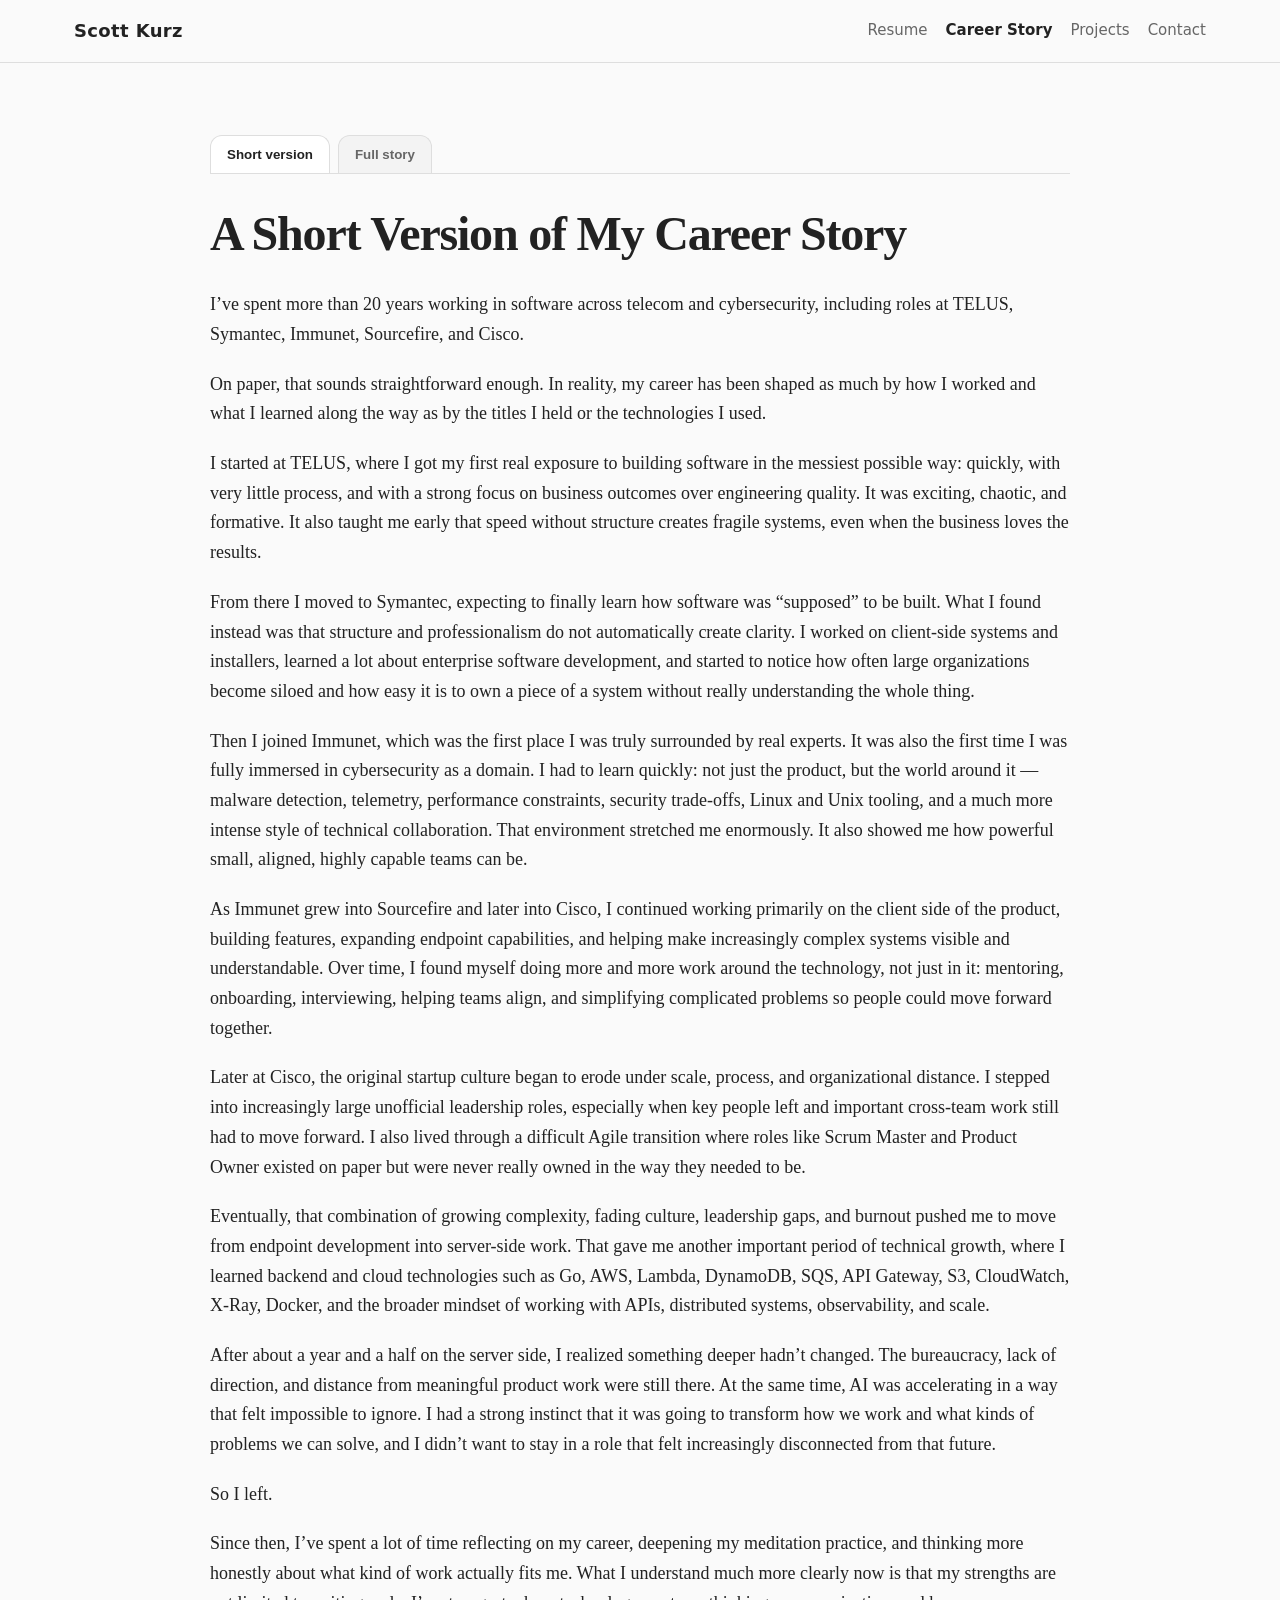
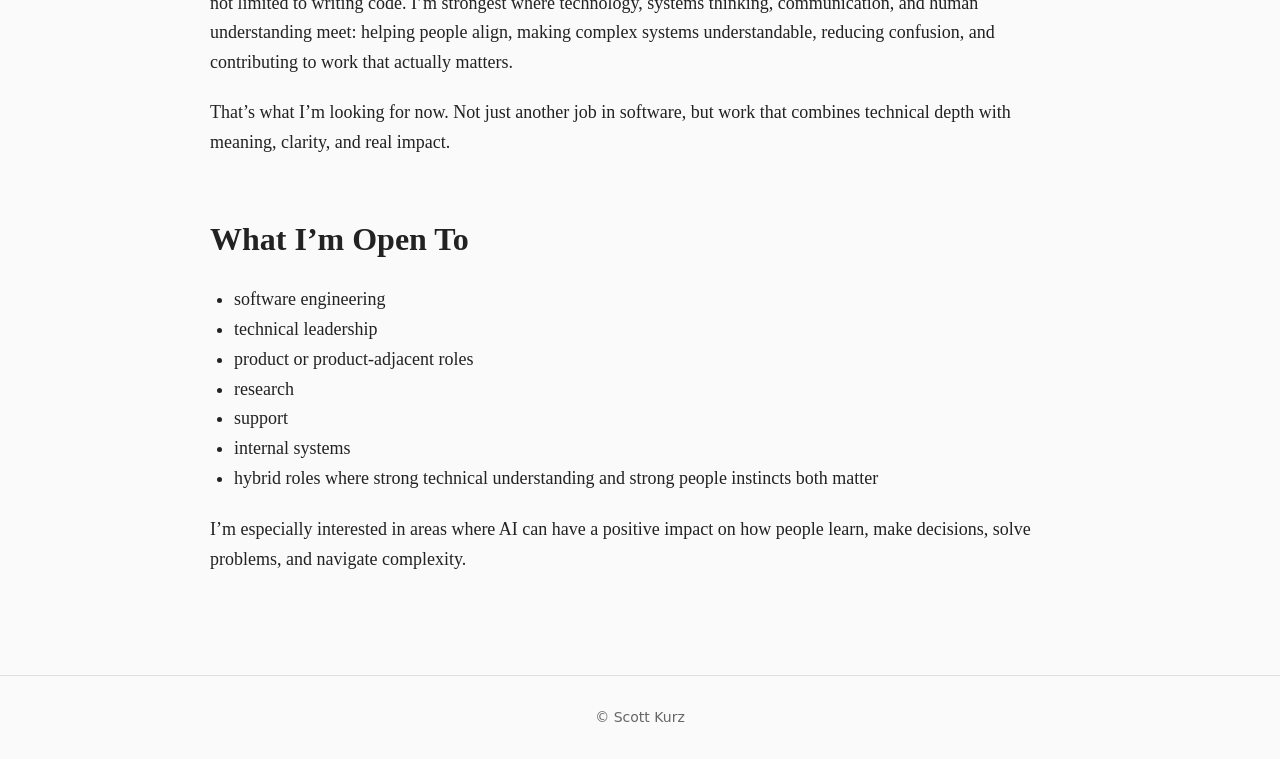
==== career-story.html @ 03584a28 "Initial website import" ====
<!doctype html>
<html lang="en">
<head>
<meta charset="utf-8">
<meta name="viewport" content="width=device-width, initial-scale=1">
<title>Career Story | Scott Kurz</title>
<link rel="stylesheet" href="styles.css">
</head>
<body>

<header class="site-header">
  <nav class="nav">
    <a class="brand" href="index.html">Scott Kurz</a>
    <div class="nav-links">
      <a class="" href="resume.html">Resume</a>
      <a class="active" href="career-story.html">Career Story</a>
      <a class="" href="projects.html">Projects</a>
      <a class="" href="contact.html">Contact</a>
    </div>
  </nav>
</header>


<main class="career-story-page">
  <div class="tabs">
    <button class="tab-button active" data-tab="short">Short version</button>
    <button class="tab-button" data-tab="full">Full story</button>
  </div>
  <div id="story-layout" class="story-layout">
    <aside class="story-nav"><h3><a href="career-story.html">Career Story</a></h3><a class="" href="story/part1.html">Part 1 — TELUS</a>
<a class="" href="story/part2.html">Part 2 — Symantec</a>
<a class="" href="story/part3.html">Part 3 — Immunet</a>
<a class="" href="story/part4.html">Part 4 — Sourcefire</a>
<a class="" href="story/part5.html">Part 5 — Early Cisco</a>
<a class="" href="story/part6.html">Part 6 — Later Cisco</a>
<a class="" href="story/part7.html">Part 7 — After Cisco</a></aside>
    <section class="story-main article">
      <div id="short" class="tab-panel active">
<h1>A Short Version of My Career Story</h1>
<p>I’ve spent more than 20 years working in software across telecom and cybersecurity, including roles at TELUS, Symantec, Immunet, Sourcefire, and Cisco.</p>
<p>On paper, that sounds straightforward enough. In reality, my career has been shaped as much by how I worked and what I learned along the way as by the titles I held or the technologies I used.</p>
<p>I started at TELUS, where I got my first real exposure to building software in the messiest possible way: quickly, with very little process, and with a strong focus on business outcomes over engineering quality. It was exciting, chaotic, and formative. It also taught me early that speed without structure creates fragile systems, even when the business loves the results.</p>
<p>From there I moved to Symantec, expecting to finally learn how software was “supposed” to be built. What I found instead was that structure and professionalism do not automatically create clarity. I worked on client-side systems and installers, learned a lot about enterprise software development, and started to notice how often large organizations become siloed and how easy it is to own a piece of a system without really understanding the whole thing.</p>
<p>Then I joined Immunet, which was the first place I was truly surrounded by real experts. It was also the first time I was fully immersed in cybersecurity as a domain. I had to learn quickly: not just the product, but the world around it — malware detection, telemetry, performance constraints, security trade-offs, Linux and Unix tooling, and a much more intense style of technical collaboration. That environment stretched me enormously. It also showed me how powerful small, aligned, highly capable teams can be.</p>
<p>As Immunet grew into Sourcefire and later into Cisco, I continued working primarily on the client side of the product, building features, expanding endpoint capabilities, and helping make increasingly complex systems visible and understandable. Over time, I found myself doing more and more work around the technology, not just in it: mentoring, onboarding, interviewing, helping teams align, and simplifying complicated problems so people could move forward together.</p>
<p>Later at Cisco, the original startup culture began to erode under scale, process, and organizational distance. I stepped into increasingly large unofficial leadership roles, especially when key people left and important cross-team work still had to move forward. I also lived through a difficult Agile transition where roles like Scrum Master and Product Owner existed on paper but were never really owned in the way they needed to be.</p>
<p>Eventually, that combination of growing complexity, fading culture, leadership gaps, and burnout pushed me to move from endpoint development into server-side work. That gave me another important period of technical growth, where I learned backend and cloud technologies such as Go, AWS, Lambda, DynamoDB, SQS, API Gateway, S3, CloudWatch, X-Ray, Docker, and the broader mindset of working with APIs, distributed systems, observability, and scale.</p>
<p>After about a year and a half on the server side, I realized something deeper hadn’t changed. The bureaucracy, lack of direction, and distance from meaningful product work were still there. At the same time, AI was accelerating in a way that felt impossible to ignore. I had a strong instinct that it was going to transform how we work and what kinds of problems we can solve, and I didn’t want to stay in a role that felt increasingly disconnected from that future.</p>
<p>So I left.</p>
<p>Since then, I’ve spent a lot of time reflecting on my career, deepening my meditation practice, and thinking more honestly about what kind of work actually fits me. What I understand much more clearly now is that my strengths are not limited to writing code. I’m strongest where technology, systems thinking, communication, and human understanding meet: helping people align, making complex systems understandable, reducing confusion, and contributing to work that actually matters.</p>
<p>That’s what I’m looking for now. Not just another job in software, but work that combines technical depth with meaning, clarity, and real impact.</p>
<h2>What I’m Open To</h2>
<ul>
  <li>software engineering</li>
  <li>technical leadership</li>
  <li>product or product-adjacent roles</li>
  <li>research</li>
  <li>support</li>
  <li>internal systems</li>
  <li>hybrid roles where strong technical understanding and strong people instincts both matter</li>
</ul>
<p>I’m especially interested in areas where AI can have a positive impact on how people learn, make decisions, solve problems, and navigate complexity.</p>
</div>
      <div id="full" class="tab-panel">
<h1>My Career in Software (So Far)</h1>
<p class="lede">A story about building things, looking for experts, getting lost in the process, and slowly learning to trust myself.</p>
<p>For most of my adult life, I worked in software.</p>
<p>If I wanted to make that sound neat and professional, I could summarize it quickly: telecom, then cybersecurity, then startup life, then acquisitions, then enterprise scale, then burnout, then leaving, then trying to figure out what comes next.</p>
<p>That version is technically true. It’s also missing almost everything that mattered.</p>
<p>The real story is less tidy. It includes the parts that don’t fit cleanly into a résumé or a LinkedIn summary — the uncertainty, the self-doubt, the environments that shaped me, the moments where I knew something was off but didn’t trust myself enough to act on it, and the long process of realizing that some of the most important things I learned had very little to do with job titles.</p>
<p>For years, I thought I was building a career in software. I was, of course. But I was also doing something else.</p>
<p>I was learning how I respond to authority. How I deal with uncertainty. How much of my life was shaped by fear of being exposed as not good enough. How often I looked outside myself for direction instead of asking what I actually believed or wanted. And how difficult it can be to recognize your own strengths when they don’t look like the strengths you’ve been taught to value most.</p>
<p>This series is my attempt to tell that story honestly.</p>

        <h2>Series Index</h2>
        <div class="cards">
          <article class="card"><h3>Part 1 — TELUS</h3><p>Early TELUS, automation, Quick Wins, cowboy coding, and the beginning of doubt.</p><a class="card-link" href="story/part1.html">Read →</a></article><article class="card"><h3>Part 2 — Symantec</h3><p>Symantec, structure, silos, installers, and the myth of proper engineering.</p><a class="card-link" href="story/part2.html">Read →</a></article><article class="card"><h3>Part 3 — Immunet</h3><p>Immunet, real experts, security, startup intensity, and learning in silence.</p><a class="card-link" href="story/part3.html">Read →</a></article><article class="card"><h3>Part 4 — Sourcefire</h3><p>Sourcefire, enterprise growth, people work, and questioning whether coding was really my thing.</p><a class="card-link" href="story/part4.html">Read →</a></article><article class="card"><h3>Part 5 — Early Cisco</h3><p>Early Cisco, architecture as clarity, meditation, and the first real shift in how I saw myself.</p><a class="card-link" href="story/part5.html">Read →</a></article><article class="card"><h3>Part 6 — Later Cisco</h3><p>Later Cisco, Agile without owners, burnout, backend systems, and walking away.</p><a class="card-link" href="story/part6.html">Read →</a></article><article class="card"><h3>Part 7 — After Cisco</h3><p>After Cisco, reflection, AI, meditation, and figuring out what actually matters.</p><a class="card-link" href="story/part7.html">Read →</a></article>
        </div>
      </div>
    </section>
  </div>
</main>
<script>
const buttons = document.querySelectorAll('.tab-button');
const panels = document.querySelectorAll('.tab-panel');
const layout = document.getElementById('story-layout');

function activateTab(tabName) {
  buttons.forEach(b => b.classList.remove('active'));
  panels.forEach(p => p.classList.remove('active'));
  const button = document.querySelector(`.tab-button[data-tab="${tabName}"]`);
  const panel = document.getElementById(tabName);
  if (button && panel) {
    button.classList.add('active');
    panel.classList.add('active');
  }
  if (tabName === 'full') {
    layout.classList.add('full-active');
    if (location.hash !== '#full') history.replaceState(null, '', '#full');
  } else {
    layout.classList.remove('full-active');
    if (location.hash) history.replaceState(null, '', location.pathname);
  }
}

buttons.forEach(btn => {
  btn.addEventListener('click', () => activateTab(btn.dataset.tab));
});

if (location.hash === '#full') {
  activateTab('full');
}
</script>

<footer class="footer">© Scott Kurz</footer>
</body>
</html>
---- styles.css ----
:root {
  --bg: #fafafa;
  --panel: #ffffff;
  --text: #222222;
  --muted: #666666;
  --border: #dedede;
  --accent: #2f5f73;
  --accent-soft: #e8f1f4;
  --max: 980px;
}

* { box-sizing: border-box; }

body {
  margin: 0;
  font-family: Georgia, "Times New Roman", serif;
  background: var(--bg);
  color: var(--text);
  line-height: 1.65;
  font-size: 18px;
}

a { color: var(--accent); text-decoration: none; }
a:hover { text-decoration: underline; }

.site-header {
  border-bottom: 1px solid var(--border);
  background: rgba(250,250,250,0.96);
  position: sticky;
  top: 0;
  z-index: 10;
}

.nav {
  max-width: 1180px;
  margin: 0 auto;
  padding: 16px 24px;
  display: flex;
  align-items: center;
  justify-content: space-between;
  gap: 16px;
}

.brand {
  font-family: system-ui, -apple-system, BlinkMacSystemFont, "Segoe UI", sans-serif;
  font-weight: 700;
  color: var(--text);
  letter-spacing: 0.02em;
}

.nav-links {
  display: flex;
  flex-wrap: wrap;
  gap: 18px;
  font-family: system-ui, -apple-system, BlinkMacSystemFont, "Segoe UI", sans-serif;
  font-size: 15px;
}

.nav-links a { color: var(--muted); }
.nav-links a.active { color: var(--text); font-weight: 600; }

main {
  max-width: var(--max);
  margin: 0 auto;
  padding: 56px 24px 80px;
}

.hero {
  padding: 34px 0 26px;
}

.eyebrow {
  font-family: system-ui, -apple-system, BlinkMacSystemFont, "Segoe UI", sans-serif;
  color: var(--accent);
  font-weight: 700;
  font-size: 14px;
  letter-spacing: 0.08em;
  text-transform: uppercase;
}

h1, h2, h3 {
  line-height: 1.18;
  margin-top: 0;
  font-weight: 700;
}

h1 {
  font-size: clamp(38px, 6vw, 68px);
  letter-spacing: -0.04em;
  margin-bottom: 20px;
}

h2 {
  font-size: 32px;
  margin-top: 52px;
  padding-top: 12px;
}

h3 {
  font-size: 23px;
  margin-top: 34px;
}

.lede {
  font-size: 23px;
  color: #333;
  max-width: 850px;
}

.muted { color: var(--muted); }

.cards {
  display: grid;
  grid-template-columns: repeat(3, minmax(0, 1fr));
  gap: 18px;
  margin-top: 34px;
}

.card {
  background: var(--panel);
  border: 1px solid var(--border);
  border-radius: 18px;
  padding: 24px;
  min-height: 190px;
  box-shadow: 0 8px 24px rgba(0,0,0,0.03);
}

.card h2, .card h3 {
  margin-top: 0;
  padding-top: 0;
}

.card p { color: var(--muted); }

.card-link {
  display: inline-block;
  margin-top: 8px;
  font-family: system-ui, -apple-system, BlinkMacSystemFont, "Segoe UI", sans-serif;
  font-weight: 700;
}

.page-grid {
  display: grid;
  grid-template-columns: 240px minmax(0, 1fr);
  gap: 42px;
  max-width: 1180px;
  margin: 0 auto;
  padding: 40px 24px 80px;
}

.story-nav {
  position: sticky;
  top: 82px;
  align-self: start;
  font-family: system-ui, -apple-system, BlinkMacSystemFont, "Segoe UI", sans-serif;
  font-size: 14px;
  border-right: 1px solid var(--border);
  padding-right: 22px;
}

.story-nav h3 {
  font-family: system-ui, -apple-system, BlinkMacSystemFont, "Segoe UI", sans-serif;
  font-size: 15px;
  margin: 0 0 14px;
}

.story-nav h3 a {
  color: var(--text);
}

.story-nav a {
  display: block;
  padding: 8px 0;
  color: var(--muted);
}

.story-nav a.active {
  color: var(--text);
  font-weight: 700;
}

.story-main {
  max-width: 860px;
}

.tabs {
  display: flex;
  gap: 8px;
  border-bottom: 1px solid var(--border);
  margin: 16px 0 32px;
  font-family: system-ui, -apple-system, BlinkMacSystemFont, "Segoe UI", sans-serif;
}

.tab-button {
  display: inline-flex;
  align-items: center;
  justify-content: center;
  border: 1px solid var(--border);
  border-bottom: none;
  background: #f3f3f3;
  padding: 11px 16px;
  border-radius: 12px 12px 0 0;
  cursor: pointer;
  color: var(--muted);
  font-weight: 650;
}

.tab-button.active {
  background: var(--panel);
  color: var(--text);
}

.tab-panel { display: none; }
.tab-panel.active { display: block; }

.story-layout {
  display: grid;
  grid-template-columns: 240px minmax(0, 1fr);
  gap: 42px;
}

.story-layout .story-nav { display: none; }
.story-layout.full-active .story-nav { display: block; }

.article {
  background: transparent;
}

.article p { margin: 0 0 20px; }

.article ul {
  margin: 0 0 22px 24px;
  padding: 0;
}

.article blockquote {
  margin: 26px 0;
  padding: 18px 22px;
  background: var(--accent-soft);
  border-left: 4px solid var(--accent);
  font-size: 20px;
  font-style: italic;
}

.resume-section {
  background: var(--panel);
  border: 1px solid var(--border);
  border-radius: 18px;
  padding: 28px;
  margin: 24px 0;
}

.resume-section h2 {
  margin-top: 0;
  padding-top: 0;
}

.pill-list {
  display: flex;
  flex-wrap: wrap;
  gap: 8px;
  margin-top: 12px;
}

.pill {
  font-family: system-ui, -apple-system, BlinkMacSystemFont, "Segoe UI", sans-serif;
  font-size: 14px;
  background: var(--accent-soft);
  border: 1px solid #d4e6eb;
  color: #234b59;
  padding: 6px 10px;
  border-radius: 999px;
}

.footer {
  border-top: 1px solid var(--border);
  padding: 30px 24px;
  text-align: center;
  color: var(--muted);
  font-family: system-ui, -apple-system, BlinkMacSystemFont, "Segoe UI", sans-serif;
  font-size: 14px;
}

@media (max-width: 850px) {
  .cards { grid-template-columns: 1fr; }
  .page-grid, .story-layout {
    display: block;
    padding: 32px 20px 70px;
  }
  .story-nav {
    position: static;
    border-right: 0;
    border-bottom: 1px solid var(--border);
    padding: 0 0 20px;
    margin-bottom: 28px;
  }
  .nav { align-items: flex-start; flex-direction: column; }
}


/* Career story tab layout fix */
.story-layout {
  display: block;
}

.story-layout .story-main {
  max-width: var(--max);
  margin: 0 auto;
}

.story-layout .story-nav {
  display: none;
}

.story-layout.full-active {
  display: grid;
  grid-template-columns: 240px minmax(0, 1fr);
  gap: 42px;
  max-width: 1180px;
  margin: 0 auto;
}

.story-layout.full-active .story-main {
  max-width: 860px;
  margin: 0;
}

.story-layout.full-active .story-nav {
  display: block;
}

@media (max-width: 850px) {
  .story-layout.full-active {
    display: block;
  }
}


/* Unified chapter layout: keep left navigation aligned with Career Story full view */
.story-page-layout {
  display: grid;
  grid-template-columns: 240px minmax(0, 1fr);
  gap: 42px;
  max-width: 1180px;
  margin: 0 auto;
  padding: 56px 24px 80px;
}

.story-page-layout .story-main {
  max-width: 860px;
}

.story-page-layout main {
  padding: 0;
  margin: 0;
}

@media (max-width: 850px) {
  .story-page-layout {
    display: block;
    padding: 32px 20px 70px;
  }
}


/* Final unified story navigation geometry */
.career-story-page {
  max-width: 1180px;
  margin: 0 auto;
  padding: 56px 24px 80px;
}

.career-story-page .tabs {
  max-width: 860px;
  margin-left: auto;
  margin-right: auto;
}

.story-layout {
  display: block !important;
  max-width: 860px !important;
  margin: 0 auto !important;
  padding: 0 !important;
}

.story-layout .story-nav {
  display: none !important;
}

.story-layout .story-main {
  max-width: 860px !important;
  margin: 0 auto !important;
}

.story-layout.full-active {
  display: grid !important;
  grid-template-columns: 240px minmax(0, 1fr);
  gap: 42px;
  max-width: 1180px !important;
  margin: 0 auto !important;
  padding: 0 !important;
}

.story-layout.full-active .story-nav {
  display: block !important;
}

.story-layout.full-active .story-main {
  max-width: 860px !important;
  margin: 0 !important;
}

.story-page-layout {
  display: grid !important;
  grid-template-columns: 240px minmax(0, 1fr);
  gap: 42px;
  max-width: 1180px !important;
  margin: 0 auto !important;
  padding: 56px 24px 80px !important;
}

.story-page-layout .story-main {
  max-width: 860px !important;
  margin: 0 !important;
  padding: 0 !important;
}

@media (max-width: 850px) {
  .career-story-page,
  .story-page-layout {
    display: block !important;
    padding: 32px 20px 70px !important;
  }

  .career-story-page .tabs {
    max-width: none;
  }

  .story-layout,
  .story-layout.full-active {
    display: block !important;
    max-width: none !important;
  }

  .story-layout.full-active .story-nav,
  .story-page-layout .story-nav {
    position: static;
    border-right: 0;
    border-bottom: 1px solid var(--border);
    padding: 0 0 20px;
    margin-bottom: 28px;
  }
}


/* Story tabs shown on chapter pages */
.story-tabs-bar {
  max-width: 1180px;
  margin: 0 auto;
  padding: 56px 24px 0;
}

.story-tabs-bar .tabs {
  max-width: 860px;
  margin-left: 282px; /* nav width + gap: 240 + 42 */
  margin-bottom: 0;
}

.story-page-layout.with-tabs {
  padding-top: 32px !important;
}

@media (max-width: 850px) {
  .story-tabs-bar {
    padding: 32px 20px 0;
  }
  .story-tabs-bar .tabs {
    max-width: none;
    margin-left: 0;
  }
}


/* v6: consistent story tabs + calmer chapter headings */
.story-tabs-bar {
  max-width: 1180px !important;
  margin: 0 auto !important;
  padding: 56px 24px 0 !important;
}

.story-tabs-bar .tabs,
.career-story-page > .tabs {
  max-width: 860px !important;
  width: 100%;
  margin-left: auto !important;
  margin-right: auto !important;
  margin-bottom: 0 !important;
}

.career-story-page {
  padding-top: 56px !important;
}

.career-story-page .story-layout {
  margin-top: 32px !important;
}

.story-page-layout.with-tabs {
  padding-top: 32px !important;
}

.story-main.article h1 {
  font-size: clamp(34px, 4.5vw, 48px) !important;
  letter-spacing: -0.025em !important;
  margin-bottom: 28px !important;
}

@media (max-width: 850px) {
  .story-tabs-bar {
    padding: 32px 20px 0 !important;
  }

  .story-tabs-bar .tabs,
  .career-story-page > .tabs {
    max-width: none !important;
    margin-left: 0 !important;
    margin-right: 0 !important;
  }

  .story-main.article h1 {
    font-size: clamp(32px, 9vw, 42px) !important;
  }
}
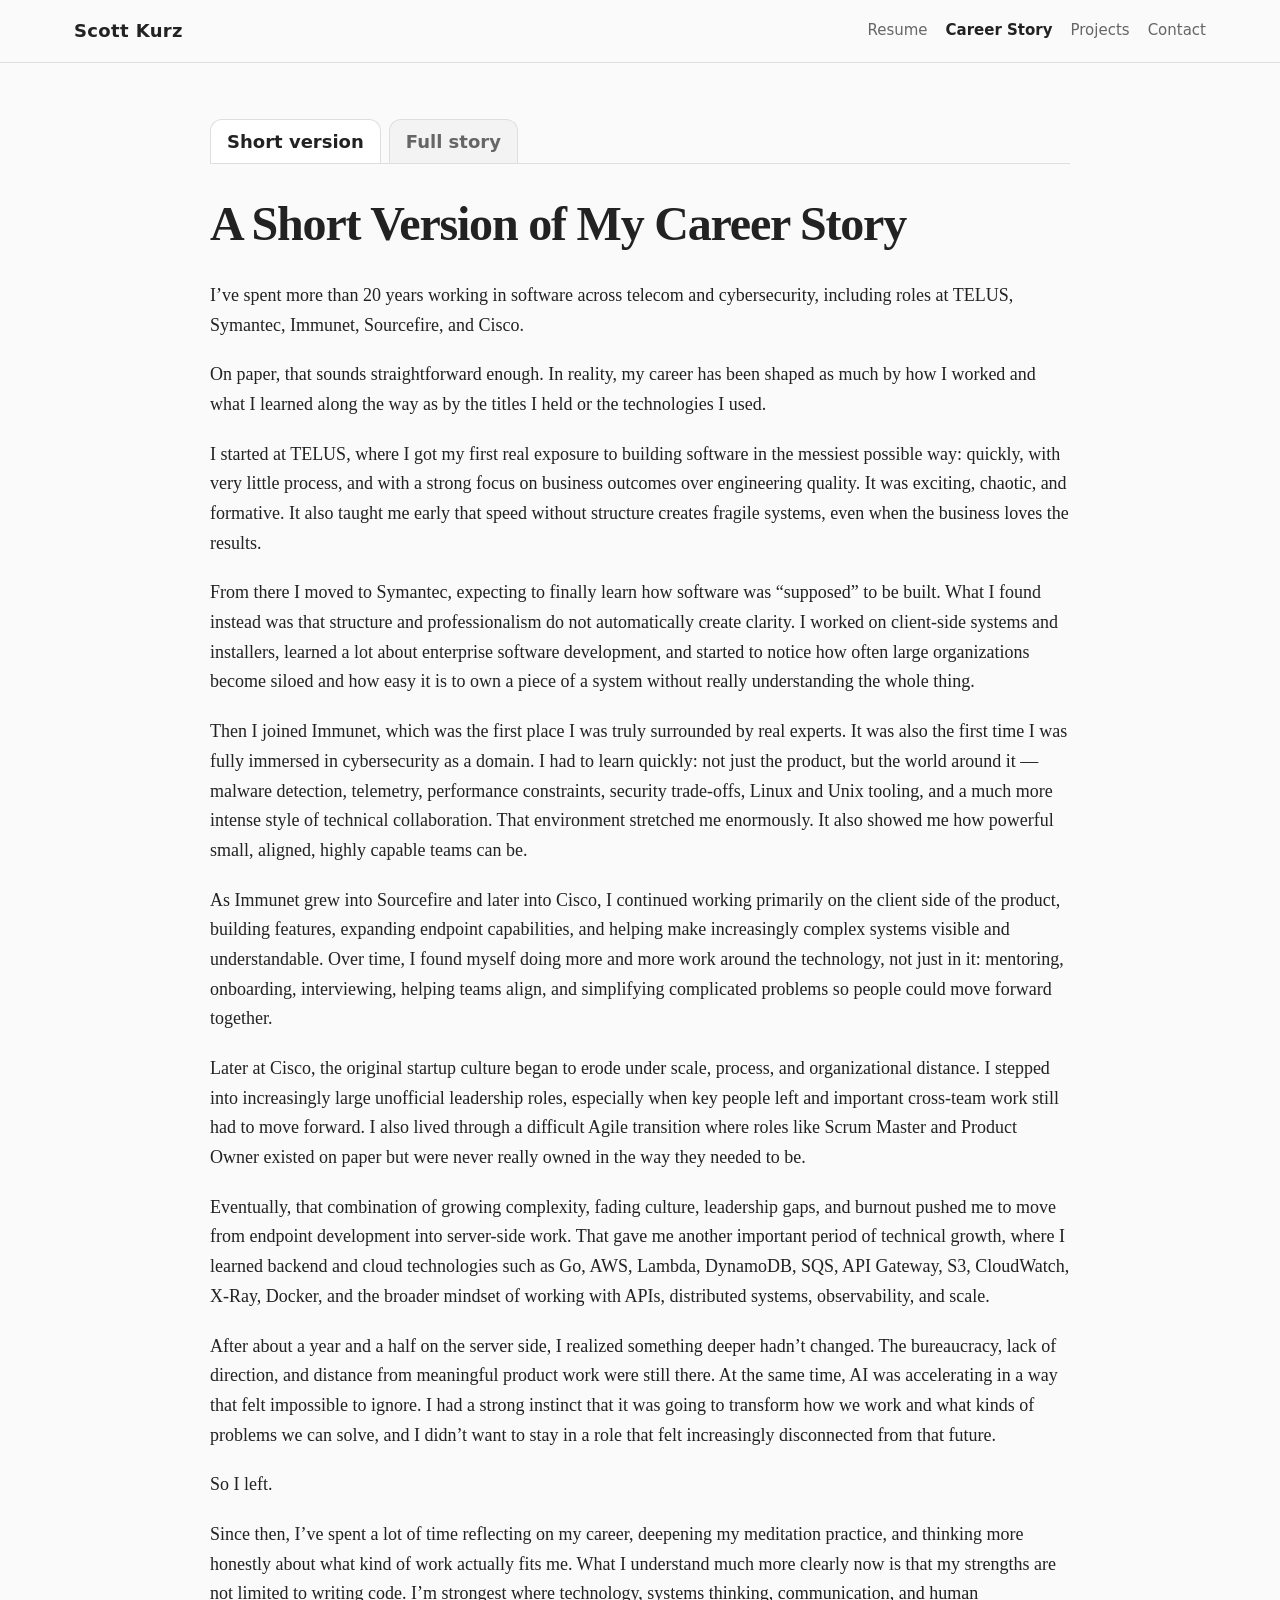
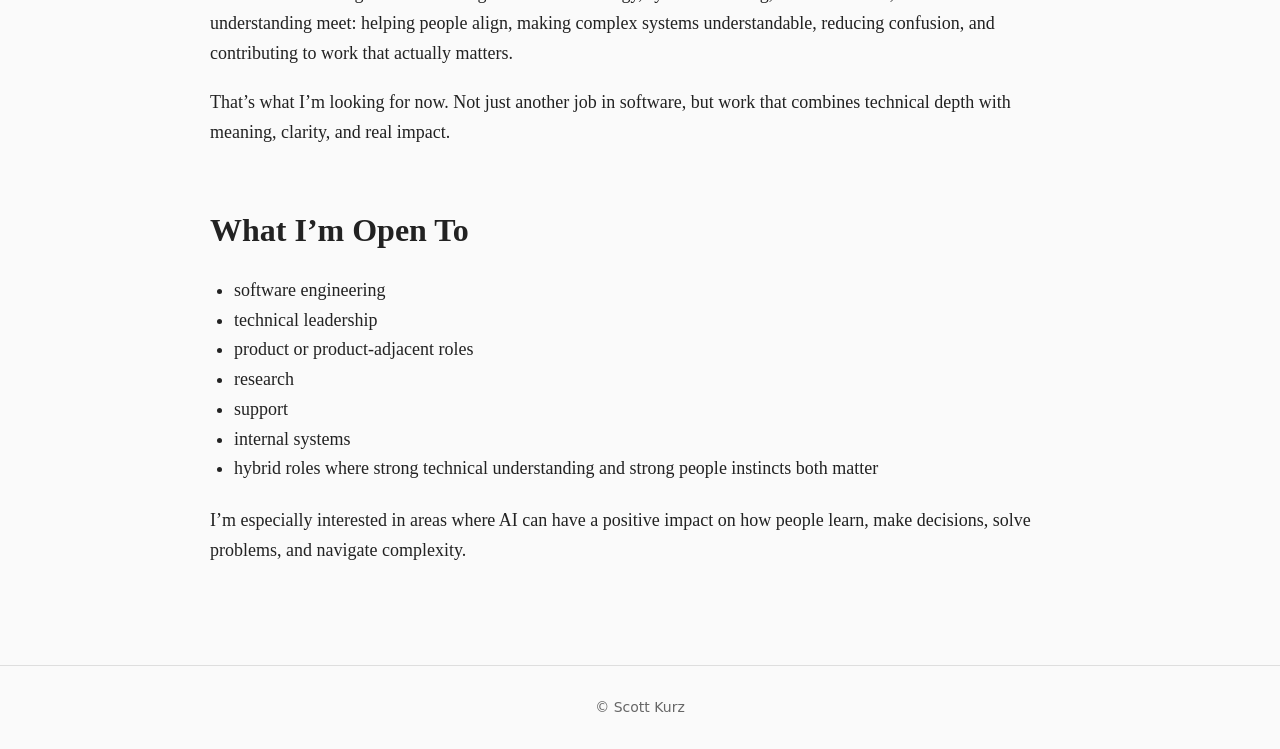
==== commit b272c36d: "Fix story tabs and simplify story layout CSS" ====
--- a/career-story.html
+++ b/career-story.html
@@ -21,11 +21,14 @@
 </header>
 
 
-<main class="career-story-page">
+<div class="story-tabs-bar">
   <div class="tabs">
     <button class="tab-button active" data-tab="short">Short version</button>
     <button class="tab-button" data-tab="full">Full story</button>
   </div>
+</div>
+
+<main class="career-story-page with-tabs">
   <div id="story-layout" class="story-layout">
     <aside class="story-nav"><h3><a href="career-story.html">Career Story</a></h3><a class="" href="story/part1.html">Part 1 — TELUS</a>
 <a class="" href="story/part2.html">Part 2 — Symantec</a>
@@ -114,4 +117,4 @@
 
 <footer class="footer">© Scott Kurz</footer>
 </body>
-</html>+</html>
--- a/styles.css
+++ b/styles.css
@@ -193,9 +193,14 @@
 }
 
 .tab-button {
+  appearance: none;
+  -webkit-appearance: none;
   display: inline-flex;
   align-items: center;
   justify-content: center;
+  font: inherit;
+  line-height: 1.2;
+  text-decoration: none;
   border: 1px solid var(--border);
   border-bottom: none;
   background: #f3f3f3;
@@ -214,15 +219,6 @@
 .tab-panel { display: none; }
 .tab-panel.active { display: block; }
 
-.story-layout {
-  display: grid;
-  grid-template-columns: 240px minmax(0, 1fr);
-  gap: 42px;
-}
-
-.story-layout .story-nav { display: none; }
-.story-layout.full-active .story-nav { display: block; }
-
 .article {
   background: transparent;
 }
@@ -282,11 +278,89 @@
   font-size: 14px;
 }
 
+.career-story-page {
+  max-width: 1180px;
+  margin: 0 auto;
+  padding: 32px 24px 80px;
+}
+
+.story-tabs-bar {
+  max-width: 1180px;
+  margin: 0 auto;
+  padding: 56px 24px 0;
+}
+
+.story-tabs-bar .tabs {
+  max-width: 860px;
+  width: 100%;
+  margin: 0 auto;
+}
+
+.story-layout {
+  display: block;
+  max-width: 860px;
+  margin: 0 auto;
+}
+
+.story-layout .story-nav {
+  display: none;
+}
+
+.story-layout .story-main {
+  max-width: 860px;
+  margin: 0 auto;
+}
+
+.story-layout.full-active {
+  display: grid;
+  grid-template-columns: 240px minmax(0, 1fr);
+  gap: 42px;
+  max-width: 1180px;
+  margin: 0 auto;
+}
+
+.story-layout.full-active .story-nav {
+  display: block;
+}
+
+.story-layout.full-active .story-main {
+  max-width: 860px;
+  margin: 0;
+}
+
+.story-page-layout {
+  display: grid;
+  grid-template-columns: 240px minmax(0, 1fr);
+  gap: 42px;
+  max-width: 1180px;
+  margin: 0 auto;
+  padding: 32px 24px 80px;
+}
+
+.story-page-layout .story-main {
+  max-width: 860px;
+  margin: 0;
+  padding: 0;
+}
+
+.story-main.article h1 {
+  font-size: clamp(34px, 4.5vw, 48px);
+  letter-spacing: -0.025em;
+  margin-bottom: 28px;
+}
+
 @media (max-width: 850px) {
   .cards { grid-template-columns: 1fr; }
-  .page-grid, .story-layout {
+  .page-grid,
+  .career-story-page,
+  .story-page-layout {
     display: block;
     padding: 32px 20px 70px;
+  }
+  .story-layout,
+  .story-layout.full-active {
+    display: block;
+    max-width: none;
   }
   .story-nav {
     position: static;
@@ -295,240 +369,14 @@
     padding: 0 0 20px;
     margin-bottom: 28px;
   }
-  .nav { align-items: flex-start; flex-direction: column; }
-}
-
-
-/* Career story tab layout fix */
-.story-layout {
-  display: block;
-}
-
-.story-layout .story-main {
-  max-width: var(--max);
-  margin: 0 auto;
-}
-
-.story-layout .story-nav {
-  display: none;
-}
-
-.story-layout.full-active {
-  display: grid;
-  grid-template-columns: 240px minmax(0, 1fr);
-  gap: 42px;
-  max-width: 1180px;
-  margin: 0 auto;
-}
-
-.story-layout.full-active .story-main {
-  max-width: 860px;
-  margin: 0;
-}
-
-.story-layout.full-active .story-nav {
-  display: block;
-}
-
-@media (max-width: 850px) {
-  .story-layout.full-active {
-    display: block;
-  }
-}
-
-
-/* Unified chapter layout: keep left navigation aligned with Career Story full view */
-.story-page-layout {
-  display: grid;
-  grid-template-columns: 240px minmax(0, 1fr);
-  gap: 42px;
-  max-width: 1180px;
-  margin: 0 auto;
-  padding: 56px 24px 80px;
-}
-
-.story-page-layout .story-main {
-  max-width: 860px;
-}
-
-.story-page-layout main {
-  padding: 0;
-  margin: 0;
-}
-
-@media (max-width: 850px) {
-  .story-page-layout {
-    display: block;
-    padding: 32px 20px 70px;
-  }
-}
-
-
-/* Final unified story navigation geometry */
-.career-story-page {
-  max-width: 1180px;
-  margin: 0 auto;
-  padding: 56px 24px 80px;
-}
-
-.career-story-page .tabs {
-  max-width: 860px;
-  margin-left: auto;
-  margin-right: auto;
-}
-
-.story-layout {
-  display: block !important;
-  max-width: 860px !important;
-  margin: 0 auto !important;
-  padding: 0 !important;
-}
-
-.story-layout .story-nav {
-  display: none !important;
-}
-
-.story-layout .story-main {
-  max-width: 860px !important;
-  margin: 0 auto !important;
-}
-
-.story-layout.full-active {
-  display: grid !important;
-  grid-template-columns: 240px minmax(0, 1fr);
-  gap: 42px;
-  max-width: 1180px !important;
-  margin: 0 auto !important;
-  padding: 0 !important;
-}
-
-.story-layout.full-active .story-nav {
-  display: block !important;
-}
-
-.story-layout.full-active .story-main {
-  max-width: 860px !important;
-  margin: 0 !important;
-}
-
-.story-page-layout {
-  display: grid !important;
-  grid-template-columns: 240px minmax(0, 1fr);
-  gap: 42px;
-  max-width: 1180px !important;
-  margin: 0 auto !important;
-  padding: 56px 24px 80px !important;
-}
-
-.story-page-layout .story-main {
-  max-width: 860px !important;
-  margin: 0 !important;
-  padding: 0 !important;
-}
-
-@media (max-width: 850px) {
-  .career-story-page,
-  .story-page-layout {
-    display: block !important;
-    padding: 32px 20px 70px !important;
-  }
-
-  .career-story-page .tabs {
-    max-width: none;
-  }
-
-  .story-layout,
-  .story-layout.full-active {
-    display: block !important;
-    max-width: none !important;
-  }
-
-  .story-layout.full-active .story-nav,
-  .story-page-layout .story-nav {
-    position: static;
-    border-right: 0;
-    border-bottom: 1px solid var(--border);
-    padding: 0 0 20px;
-    margin-bottom: 28px;
-  }
-}
-
-
-/* Story tabs shown on chapter pages */
-.story-tabs-bar {
-  max-width: 1180px;
-  margin: 0 auto;
-  padding: 56px 24px 0;
-}
-
-.story-tabs-bar .tabs {
-  max-width: 860px;
-  margin-left: 282px; /* nav width + gap: 240 + 42 */
-  margin-bottom: 0;
-}
-
-.story-page-layout.with-tabs {
-  padding-top: 32px !important;
-}
-
-@media (max-width: 850px) {
   .story-tabs-bar {
     padding: 32px 20px 0;
   }
   .story-tabs-bar .tabs {
     max-width: none;
-    margin-left: 0;
-  }
-}
-
-
-/* v6: consistent story tabs + calmer chapter headings */
-.story-tabs-bar {
-  max-width: 1180px !important;
-  margin: 0 auto !important;
-  padding: 56px 24px 0 !important;
-}
-
-.story-tabs-bar .tabs,
-.career-story-page > .tabs {
-  max-width: 860px !important;
-  width: 100%;
-  margin-left: auto !important;
-  margin-right: auto !important;
-  margin-bottom: 0 !important;
-}
-
-.career-story-page {
-  padding-top: 56px !important;
-}
-
-.career-story-page .story-layout {
-  margin-top: 32px !important;
-}
-
-.story-page-layout.with-tabs {
-  padding-top: 32px !important;
-}
-
-.story-main.article h1 {
-  font-size: clamp(34px, 4.5vw, 48px) !important;
-  letter-spacing: -0.025em !important;
-  margin-bottom: 28px !important;
-}
-
-@media (max-width: 850px) {
-  .story-tabs-bar {
-    padding: 32px 20px 0 !important;
-  }
-
-  .story-tabs-bar .tabs,
-  .career-story-page > .tabs {
-    max-width: none !important;
-    margin-left: 0 !important;
-    margin-right: 0 !important;
-  }
-
+  }
   .story-main.article h1 {
-    font-size: clamp(32px, 9vw, 42px) !important;
-  }
-}
+    font-size: clamp(32px, 9vw, 42px);
+  }
+  .nav { align-items: flex-start; flex-direction: column; }
+}
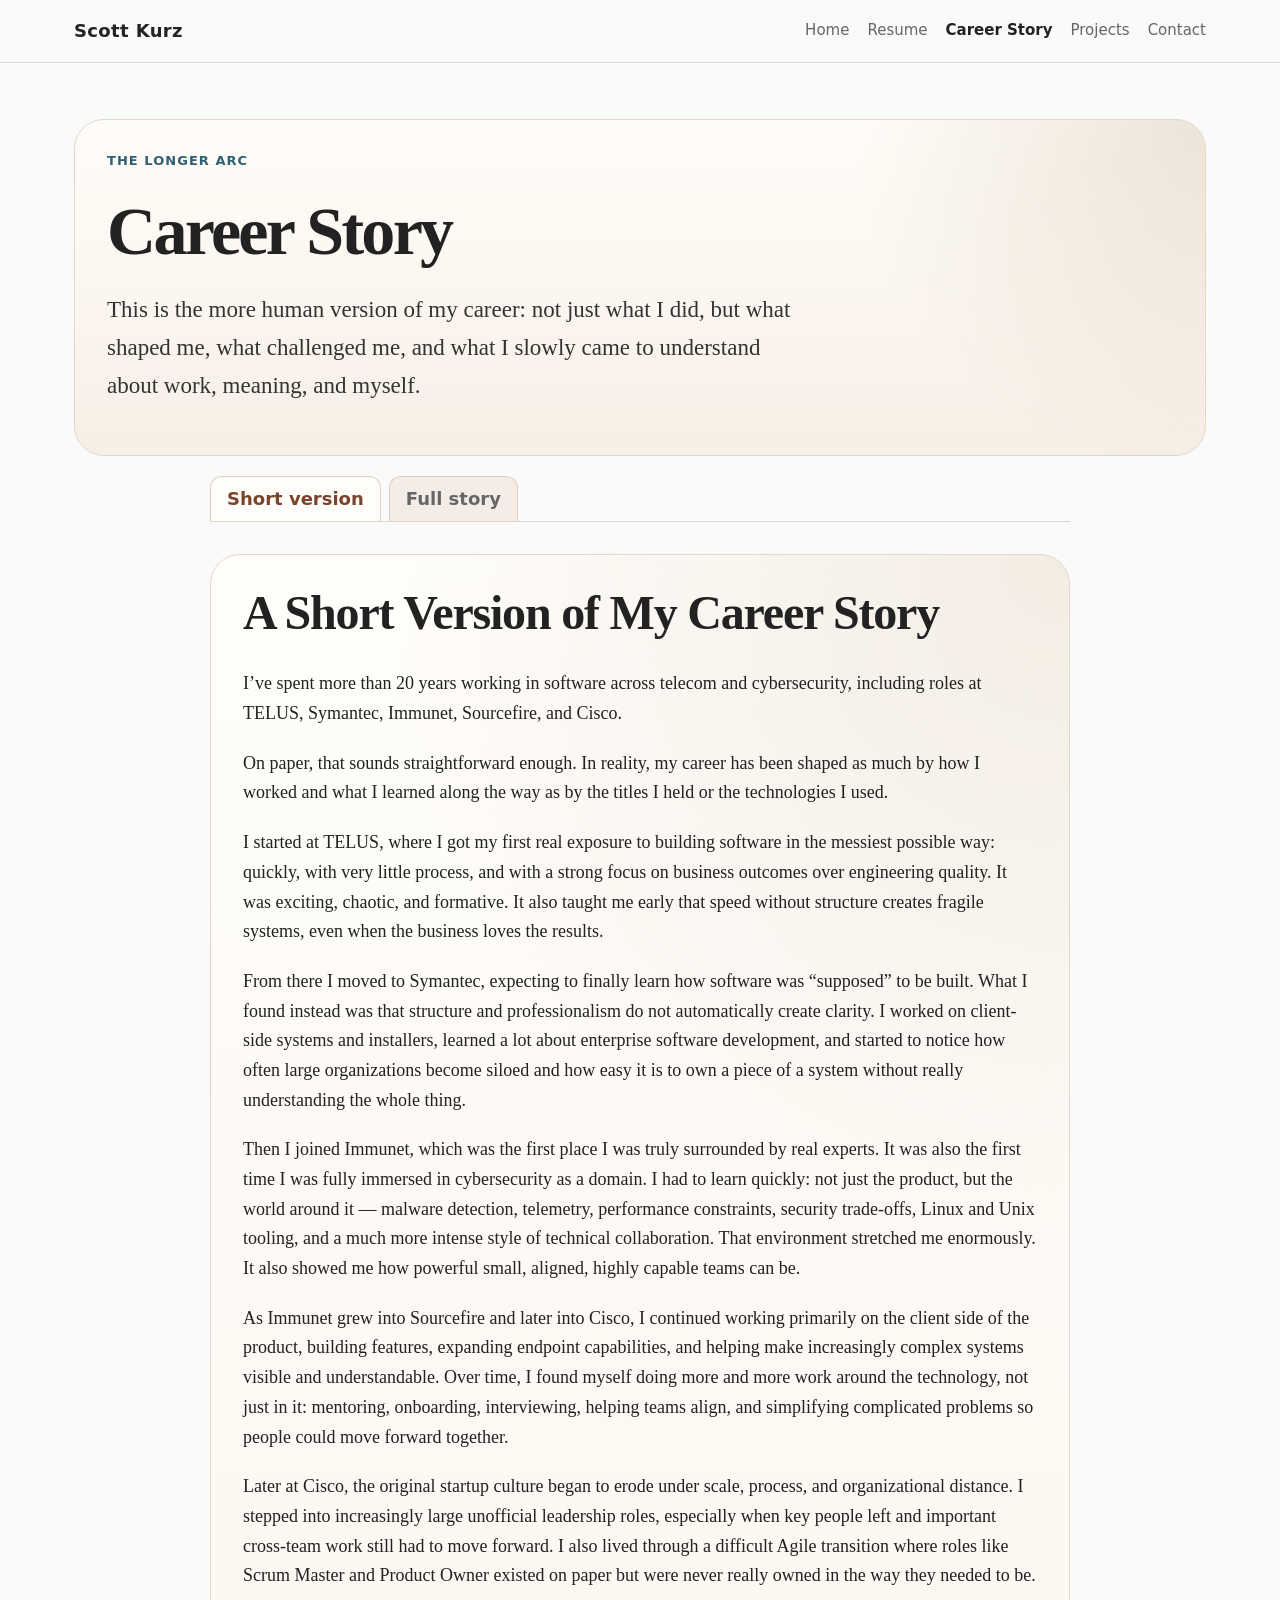
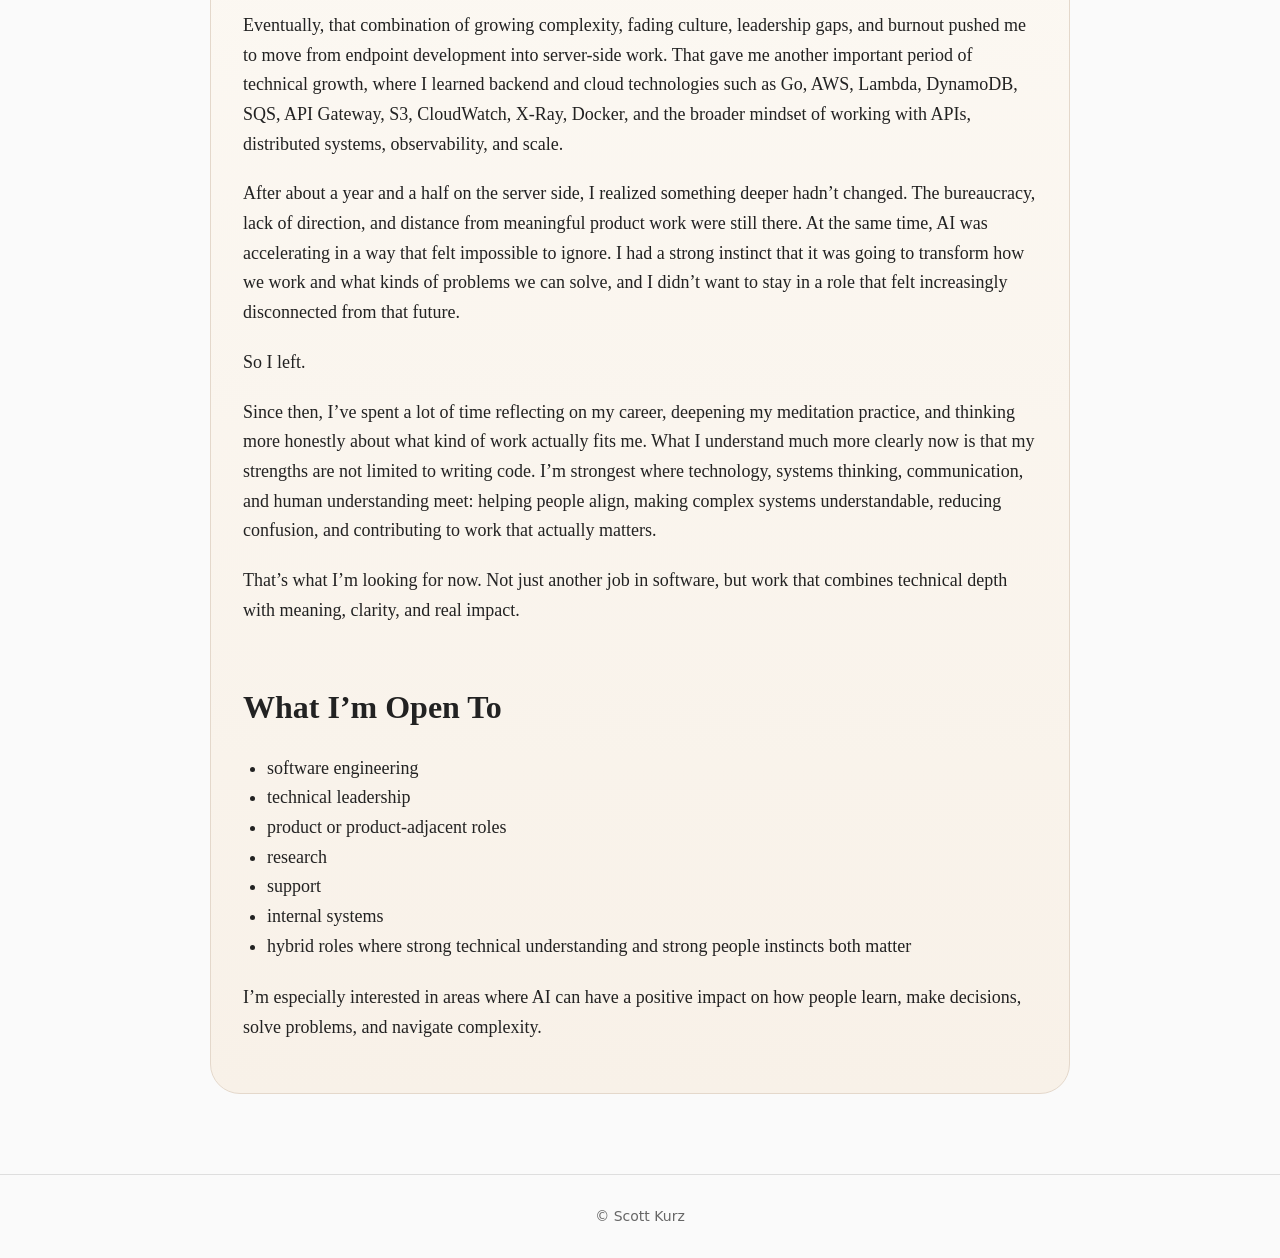
==== commit d5195e29: "Polish career story layout and navigation" ====
--- a/career-story.html
+++ b/career-story.html
@@ -12,6 +12,7 @@
   <nav class="nav">
     <a class="brand" href="index.html">Scott Kurz</a>
     <div class="nav-links">
+      <a class="" href="index.html">Home</a>
       <a class="" href="resume.html">Resume</a>
       <a class="active" href="career-story.html">Career Story</a>
       <a class="" href="projects.html">Projects</a>
@@ -20,6 +21,13 @@
   </nav>
 </header>
 
+<main class="article expressive-page story-shell">
+  <section class="page-intro story-intro">
+    <p class="section-label">The longer arc</p>
+    <h1>Career Story</h1>
+    <p class="lede">This is the more human version of my career: not just what I did, but what shaped me, what challenged me, and what I slowly came to understand about work, meaning, and myself.</p>
+  </section>
+</main>
 
 <div class="story-tabs-bar">
   <div class="tabs">
@@ -30,14 +38,14 @@
 
 <main class="career-story-page with-tabs">
   <div id="story-layout" class="story-layout">
-    <aside class="story-nav"><h3><a href="career-story.html">Career Story</a></h3><a class="" href="story/part1.html">Part 1 — TELUS</a>
+    <aside class="story-nav"><h3><a href="career-story.html?tab=full">Series Intro</a></h3><a class="" href="story/part1.html">Part 1 — TELUS</a>
 <a class="" href="story/part2.html">Part 2 — Symantec</a>
 <a class="" href="story/part3.html">Part 3 — Immunet</a>
 <a class="" href="story/part4.html">Part 4 — Sourcefire</a>
 <a class="" href="story/part5.html">Part 5 — Early Cisco</a>
 <a class="" href="story/part6.html">Part 6 — Later Cisco</a>
 <a class="" href="story/part7.html">Part 7 — After Cisco</a></aside>
-    <section class="story-main article">
+    <section class="story-main article story-content">
       <div id="short" class="tab-panel active">
 <h1>A Short Version of My Career Story</h1>
 <p>I’ve spent more than 20 years working in software across telecom and cybersecurity, including roles at TELUS, Symantec, Immunet, Sourcefire, and Cisco.</p>
@@ -99,10 +107,10 @@
   }
   if (tabName === 'full') {
     layout.classList.add('full-active');
-    if (location.hash !== '#full') history.replaceState(null, '', '#full');
+    if (location.search !== '?tab=full') history.replaceState(null, '', '?tab=full');
   } else {
     layout.classList.remove('full-active');
-    if (location.hash) history.replaceState(null, '', location.pathname);
+    if (location.search) history.replaceState(null, '', location.pathname);
   }
 }
 
@@ -110,7 +118,9 @@
   btn.addEventListener('click', () => activateTab(btn.dataset.tab));
 });
 
-if (location.hash === '#full') {
+const params = new URLSearchParams(location.search);
+
+if (params.get('tab') === 'full') {
   activateTab('full');
 }
 </script>
--- a/styles.css
+++ b/styles.css
@@ -140,6 +140,275 @@
   font-weight: 700;
 }
 
+.home-main {
+  max-width: 1180px;
+  padding-top: 40px;
+}
+
+.home-hero {
+  display: grid;
+  grid-template-columns: minmax(0, 1.4fr) minmax(300px, 0.85fr);
+  gap: 28px;
+  align-items: stretch;
+}
+
+.hero-copy {
+  padding: 38px 40px 28px;
+  border-radius: 34px;
+  background:
+    radial-gradient(circle at top left, rgba(236, 213, 182, 0.9), transparent 36%),
+    radial-gradient(circle at bottom right, rgba(196, 222, 224, 0.8), transparent 34%),
+    linear-gradient(135deg, #fbf4ea 0%, #f2f7f6 52%, #f8eee7 100%);
+  border: 1px solid #dfd5ca;
+  box-shadow: 0 22px 60px rgba(24, 40, 48, 0.09);
+}
+
+.hero-kicker,
+.panel-label,
+.section-label,
+.card-tag {
+  margin: 0 0 12px;
+  font-family: system-ui, -apple-system, BlinkMacSystemFont, "Segoe UI", sans-serif;
+  font-size: 13px;
+  font-weight: 700;
+  letter-spacing: 0.08em;
+  text-transform: uppercase;
+}
+
+.hero-kicker {
+  color: #8a5432;
+}
+
+.hero-copy h1 {
+  max-width: 11ch;
+  margin-bottom: 20px;
+}
+
+.hero-copy .lede {
+  margin-bottom: 28px;
+  max-width: 26em;
+}
+
+.hero-actions {
+  display: flex;
+  flex-wrap: wrap;
+  gap: 12px;
+}
+
+.button-link {
+  display: inline-flex;
+  align-items: center;
+  justify-content: center;
+  min-height: 48px;
+  padding: 0 18px;
+  border-radius: 999px;
+  border: 1px solid #c4b7a7;
+  background: rgba(255, 251, 247, 0.75);
+  color: var(--text);
+  font-family: system-ui, -apple-system, BlinkMacSystemFont, "Segoe UI", sans-serif;
+  font-size: 15px;
+  font-weight: 700;
+  text-decoration: none;
+  transition: transform 120ms ease, background 120ms ease, border-color 120ms ease;
+}
+
+.button-link:hover {
+  text-decoration: none;
+  transform: translateY(-1px);
+  background: rgba(255, 251, 247, 0.95);
+}
+
+.button-link-solid {
+  background: #7a442a;
+  border-color: #7a442a;
+  color: #fff8f3;
+}
+
+.button-link-solid:hover {
+  background: #633521;
+  border-color: #633521;
+}
+
+.hero-panel {
+  padding: 30px 30px 24px;
+  border-radius: 34px;
+  background:
+    linear-gradient(180deg, rgba(27, 44, 51, 0.98), rgba(19, 32, 38, 0.98));
+  color: #edf4f5;
+  box-shadow: 0 20px 46px rgba(20, 30, 37, 0.2);
+}
+
+.panel-label {
+  color: #a8ced4;
+}
+
+.hero-panel p {
+  margin: 0 0 18px;
+}
+
+.hero-points {
+  margin: 0;
+  padding-left: 20px;
+}
+
+.hero-points li {
+  margin-bottom: 12px;
+}
+
+.home-strip {
+  display: grid;
+  grid-template-columns: repeat(3, minmax(0, 1fr));
+  gap: 16px;
+  margin: 18px 0 0;
+}
+
+.strip-item {
+  display: flex;
+  flex-direction: column;
+  gap: 6px;
+  padding: 22px 24px;
+  border-radius: 22px;
+  background: linear-gradient(180deg, #fffdf9, #f9f2ea);
+  border: 1px solid #e9dccd;
+}
+
+.strip-number {
+  font-size: clamp(30px, 4vw, 44px);
+  line-height: 1;
+  font-weight: 700;
+  color: #7a442a;
+}
+
+.strip-label {
+  font-family: system-ui, -apple-system, BlinkMacSystemFont, "Segoe UI", sans-serif;
+  color: #5f665f;
+  font-size: 15px;
+}
+
+.home-section {
+  margin-top: 48px;
+}
+
+.section-heading {
+  display: grid;
+  grid-template-columns: minmax(0, 320px) minmax(0, 1fr);
+  gap: 24px;
+  align-items: end;
+  margin-bottom: 22px;
+}
+
+.section-heading h2,
+.home-note h2 {
+  margin-top: 0;
+  padding-top: 0;
+}
+
+.section-label,
+.card-tag {
+  color: var(--accent);
+}
+
+.home-cards {
+  margin-top: 0;
+}
+
+.feature-card {
+  min-height: 240px;
+  border-radius: 26px;
+  border-color: #e8ddd2;
+  background:
+    linear-gradient(180deg, rgba(255, 252, 248, 0.96), rgba(246, 241, 235, 0.96));
+}
+
+.card-tag {
+  margin-bottom: 10px;
+}
+
+.home-grid {
+  display: grid;
+  grid-template-columns: repeat(2, minmax(0, 1fr));
+  gap: 18px;
+}
+
+.home-note {
+  padding: 28px 30px;
+  border-radius: 26px;
+  background: linear-gradient(180deg, #fffefc, #f8f2eb);
+  border: 1px solid #e4d8cb;
+  box-shadow: 0 10px 30px rgba(0, 0, 0, 0.04);
+}
+
+.home-note p:last-child {
+  margin-bottom: 0;
+}
+
+.manifesto-section {
+  display: grid;
+  grid-template-columns: minmax(0, 1.4fr) minmax(280px, 0.8fr);
+  gap: 18px;
+}
+
+.manifesto-card,
+.manifesto-quote {
+  border-radius: 30px;
+}
+
+.manifesto-card {
+  padding: 30px 32px;
+  background:
+    radial-gradient(circle at top right, rgba(221, 204, 184, 0.55), transparent 30%),
+    linear-gradient(180deg, #fffdf9, #f7efe6);
+  border: 1px solid #e4d7c7;
+}
+
+.manifesto-card p:last-child {
+  margin-bottom: 0;
+}
+
+.manifesto-quote {
+  display: flex;
+  align-items: center;
+  justify-content: center;
+  padding: 30px;
+  background: linear-gradient(135deg, #7a442a, #9e6849);
+  color: #fff7f0;
+  box-shadow: 0 18px 40px rgba(122, 68, 42, 0.22);
+}
+
+.manifesto-quote p {
+  margin: 0;
+  font-size: clamp(24px, 3vw, 34px);
+  line-height: 1.3;
+  font-style: italic;
+}
+
+.expressive-page {
+  max-width: 1180px;
+}
+
+.page-intro {
+  margin-bottom: 30px;
+  padding: 30px 32px;
+  border-radius: 30px;
+  background:
+    radial-gradient(circle at top right, rgba(220, 204, 184, 0.5), transparent 30%),
+    linear-gradient(180deg, #fffdf9, #f7efe6);
+  border: 1px solid #e4d7c7;
+}
+
+.page-intro h1,
+.page-intro .lede {
+  max-width: 15ch;
+}
+
+.page-intro .lede {
+  max-width: 30em;
+}
+
+.project-card {
+  min-height: 0;
+}
+
 .page-grid {
   display: grid;
   grid-template-columns: 240px minmax(0, 1fr);
@@ -155,8 +424,11 @@
   align-self: start;
   font-family: system-ui, -apple-system, BlinkMacSystemFont, "Segoe UI", sans-serif;
   font-size: 14px;
-  border-right: 1px solid var(--border);
-  padding-right: 22px;
+  padding: 24px 24px 20px;
+  border: 1px solid #e4d8cb;
+  border-radius: 28px;
+  background: linear-gradient(180deg, #fffdf9, #f7efe6);
+  box-shadow: 0 14px 36px rgba(0, 0, 0, 0.04);
 }
 
 .story-nav h3 {
@@ -176,7 +448,7 @@
 }
 
 .story-nav a.active {
-  color: var(--text);
+  color: #7a442a;
   font-weight: 700;
 }
 
@@ -187,7 +459,7 @@
 .tabs {
   display: flex;
   gap: 8px;
-  border-bottom: 1px solid var(--border);
+  border-bottom: 1px solid #dfd5ca;
   margin: 16px 0 32px;
   font-family: system-ui, -apple-system, BlinkMacSystemFont, "Segoe UI", sans-serif;
 }
@@ -201,9 +473,9 @@
   font: inherit;
   line-height: 1.2;
   text-decoration: none;
-  border: 1px solid var(--border);
+  border: 1px solid #d9cfc2;
   border-bottom: none;
-  background: #f3f3f3;
+  background: #f5ede5;
   padding: 11px 16px;
   border-radius: 12px 12px 0 0;
   cursor: pointer;
@@ -212,8 +484,8 @@
 }
 
 .tab-button.active {
-  background: var(--panel);
-  color: var(--text);
+  background: #fffdf9;
+  color: #7a442a;
 }
 
 .tab-panel { display: none; }
@@ -284,10 +556,41 @@
   padding: 32px 24px 80px;
 }
 
+.story-shell {
+  padding-bottom: 0;
+}
+
+.story-intro {
+  margin-bottom: 0;
+}
+
+.story-bridge {
+  margin-bottom: 0;
+  padding: 24px 28px;
+  border-radius: 30px;
+  background:
+    radial-gradient(circle at top right, rgba(220, 204, 184, 0.35), transparent 30%),
+    linear-gradient(180deg, #fffdf9, #f7efe6);
+  border: 1px solid #e4d8cb;
+}
+
+.story-bridge-title {
+  margin: 0 0 10px;
+  font-size: 22px;
+  font-weight: 700;
+  line-height: 1.2;
+}
+
+.story-bridge-copy {
+  margin: 0;
+  max-width: 48em;
+  color: #4d4d4d;
+}
+
 .story-tabs-bar {
   max-width: 1180px;
   margin: 0 auto;
-  padding: 56px 24px 0;
+  padding: 20px 24px 0;
 }
 
 .story-tabs-bar .tabs {
@@ -309,6 +612,15 @@
 .story-layout .story-main {
   max-width: 860px;
   margin: 0 auto;
+}
+
+.story-content {
+  padding: 30px 32px;
+  border-radius: 30px;
+  background:
+    radial-gradient(circle at top right, rgba(220, 204, 184, 0.35), transparent 30%),
+    linear-gradient(180deg, #fffefb, #f8f1e8);
+  border: 1px solid #e4d8cb;
 }
 
 .story-layout.full-active {
@@ -351,6 +663,24 @@
 
 @media (max-width: 850px) {
   .cards { grid-template-columns: 1fr; }
+  .home-hero,
+  .home-strip,
+  .section-heading,
+  .home-grid,
+  .manifesto-section {
+    grid-template-columns: 1fr;
+  }
+  .home-main {
+    padding-top: 28px;
+  }
+  .hero-copy,
+  .hero-panel,
+  .strip-item,
+  .home-note,
+  .page-intro {
+    padding-left: 22px;
+    padding-right: 22px;
+  }
   .page-grid,
   .career-story-page,
   .story-page-layout {
@@ -364,9 +694,9 @@
   }
   .story-nav {
     position: static;
-    border-right: 0;
-    border-bottom: 1px solid var(--border);
-    padding: 0 0 20px;
+    border-right: 1px solid #e4d8cb;
+    border-bottom: 1px solid #e4d8cb;
+    padding: 22px;
     margin-bottom: 28px;
   }
   .story-tabs-bar {
@@ -378,5 +708,8 @@
   .story-main.article h1 {
     font-size: clamp(32px, 9vw, 42px);
   }
+  .story-content {
+    padding: 24px 22px;
+  }
   .nav { align-items: flex-start; flex-direction: column; }
 }
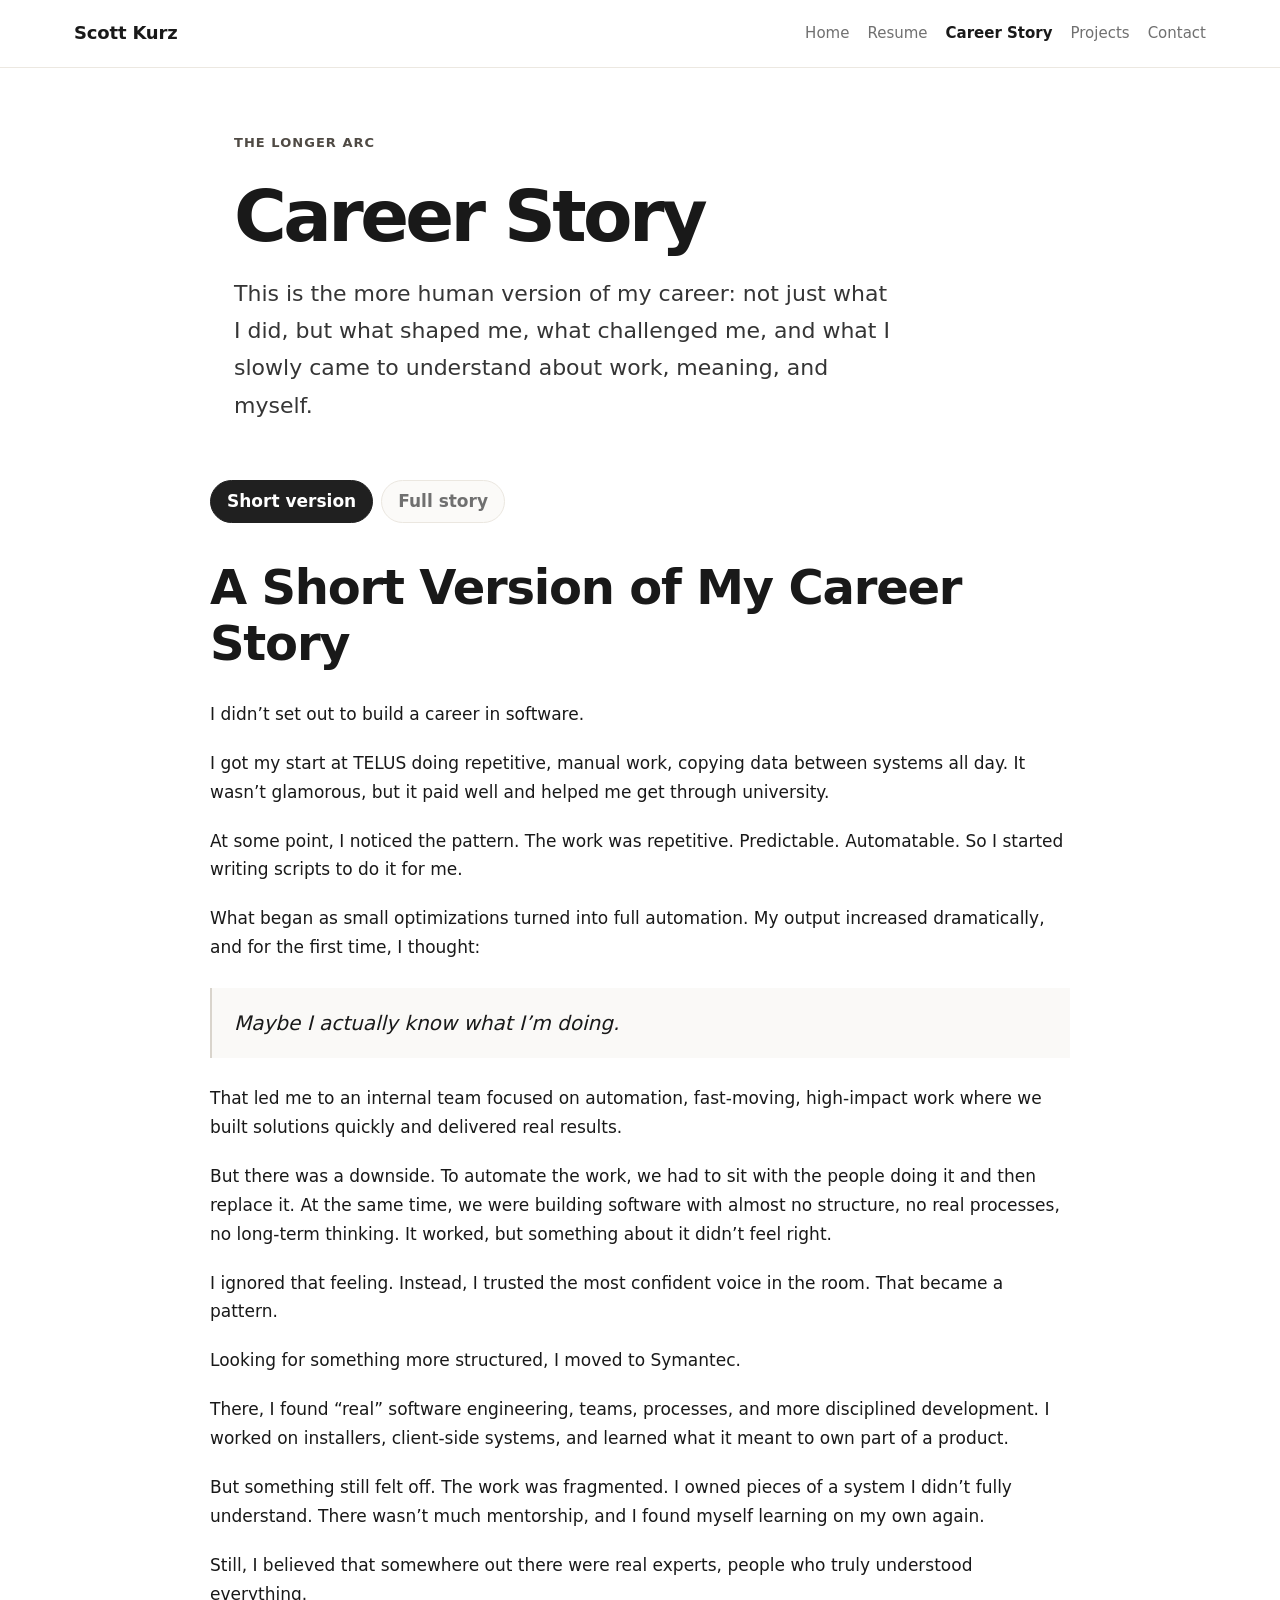
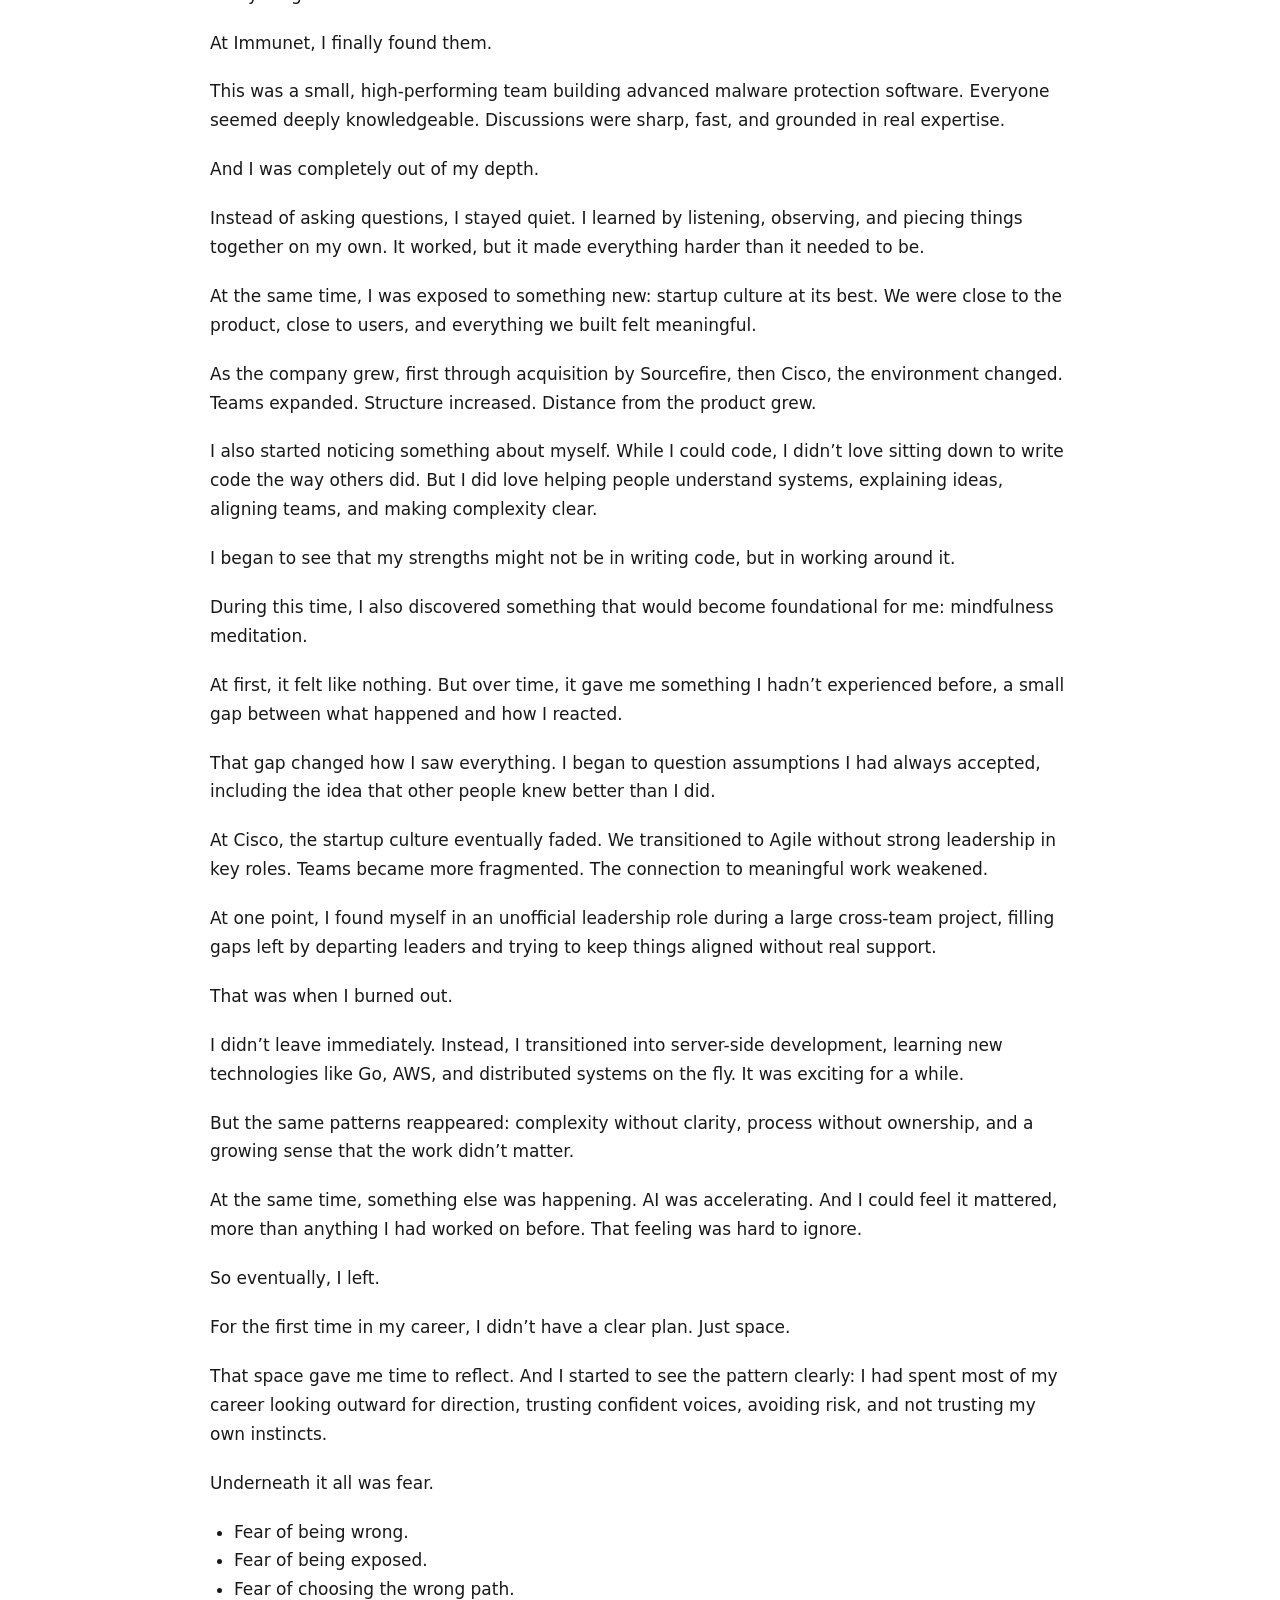
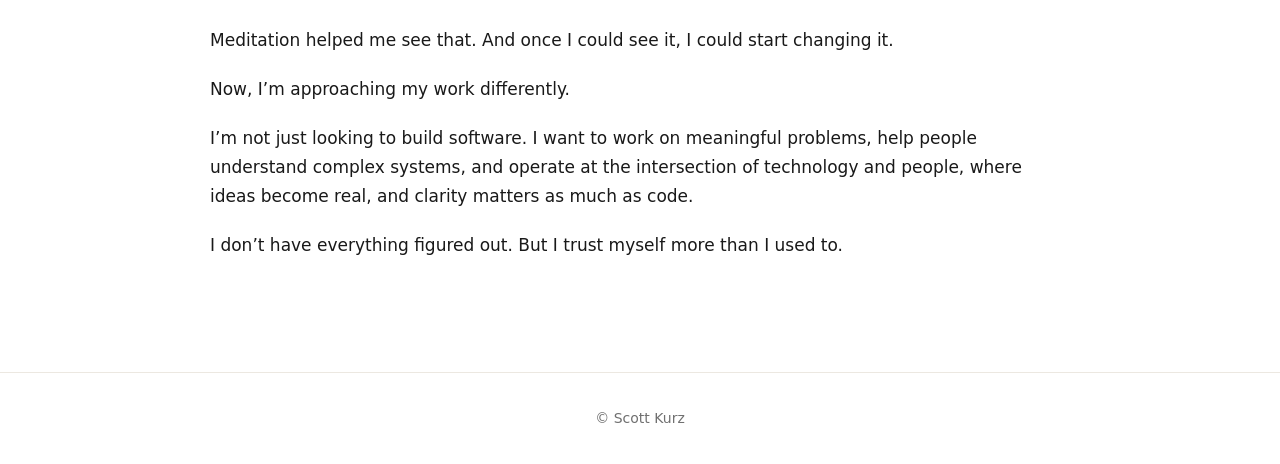
==== commit b946d11f: "Refresh resume and career story content" ====
--- a/career-story.html
+++ b/career-story.html
@@ -46,31 +46,50 @@
 <a class="" href="story/part6.html">Part 6 — Later Cisco</a>
 <a class="" href="story/part7.html">Part 7 — After Cisco</a></aside>
     <section class="story-main article story-content">
-      <div id="short" class="tab-panel active">
+<div id="short" class="tab-panel active">
 <h1>A Short Version of My Career Story</h1>
-<p>I’ve spent more than 20 years working in software across telecom and cybersecurity, including roles at TELUS, Symantec, Immunet, Sourcefire, and Cisco.</p>
-<p>On paper, that sounds straightforward enough. In reality, my career has been shaped as much by how I worked and what I learned along the way as by the titles I held or the technologies I used.</p>
-<p>I started at TELUS, where I got my first real exposure to building software in the messiest possible way: quickly, with very little process, and with a strong focus on business outcomes over engineering quality. It was exciting, chaotic, and formative. It also taught me early that speed without structure creates fragile systems, even when the business loves the results.</p>
-<p>From there I moved to Symantec, expecting to finally learn how software was “supposed” to be built. What I found instead was that structure and professionalism do not automatically create clarity. I worked on client-side systems and installers, learned a lot about enterprise software development, and started to notice how often large organizations become siloed and how easy it is to own a piece of a system without really understanding the whole thing.</p>
-<p>Then I joined Immunet, which was the first place I was truly surrounded by real experts. It was also the first time I was fully immersed in cybersecurity as a domain. I had to learn quickly: not just the product, but the world around it — malware detection, telemetry, performance constraints, security trade-offs, Linux and Unix tooling, and a much more intense style of technical collaboration. That environment stretched me enormously. It also showed me how powerful small, aligned, highly capable teams can be.</p>
-<p>As Immunet grew into Sourcefire and later into Cisco, I continued working primarily on the client side of the product, building features, expanding endpoint capabilities, and helping make increasingly complex systems visible and understandable. Over time, I found myself doing more and more work around the technology, not just in it: mentoring, onboarding, interviewing, helping teams align, and simplifying complicated problems so people could move forward together.</p>
-<p>Later at Cisco, the original startup culture began to erode under scale, process, and organizational distance. I stepped into increasingly large unofficial leadership roles, especially when key people left and important cross-team work still had to move forward. I also lived through a difficult Agile transition where roles like Scrum Master and Product Owner existed on paper but were never really owned in the way they needed to be.</p>
-<p>Eventually, that combination of growing complexity, fading culture, leadership gaps, and burnout pushed me to move from endpoint development into server-side work. That gave me another important period of technical growth, where I learned backend and cloud technologies such as Go, AWS, Lambda, DynamoDB, SQS, API Gateway, S3, CloudWatch, X-Ray, Docker, and the broader mindset of working with APIs, distributed systems, observability, and scale.</p>
-<p>After about a year and a half on the server side, I realized something deeper hadn’t changed. The bureaucracy, lack of direction, and distance from meaningful product work were still there. At the same time, AI was accelerating in a way that felt impossible to ignore. I had a strong instinct that it was going to transform how we work and what kinds of problems we can solve, and I didn’t want to stay in a role that felt increasingly disconnected from that future.</p>
-<p>So I left.</p>
-<p>Since then, I’ve spent a lot of time reflecting on my career, deepening my meditation practice, and thinking more honestly about what kind of work actually fits me. What I understand much more clearly now is that my strengths are not limited to writing code. I’m strongest where technology, systems thinking, communication, and human understanding meet: helping people align, making complex systems understandable, reducing confusion, and contributing to work that actually matters.</p>
-<p>That’s what I’m looking for now. Not just another job in software, but work that combines technical depth with meaning, clarity, and real impact.</p>
-<h2>What I’m Open To</h2>
+<p>I didn’t set out to build a career in software.</p>
+<p>I got my start at TELUS doing repetitive, manual work, copying data between systems all day. It wasn’t glamorous, but it paid well and helped me get through university.</p>
+<p>At some point, I noticed the pattern. The work was repetitive. Predictable. Automatable. So I started writing scripts to do it for me.</p>
+<p>What began as small optimizations turned into full automation. My output increased dramatically, and for the first time, I thought:</p>
+<blockquote>Maybe I actually know what I’m doing.</blockquote>
+<p>That led me to an internal team focused on automation, fast-moving, high-impact work where we built solutions quickly and delivered real results.</p>
+<p>But there was a downside. To automate the work, we had to sit with the people doing it and then replace it. At the same time, we were building software with almost no structure, no real processes, no long-term thinking. It worked, but something about it didn’t feel right.</p>
+<p>I ignored that feeling. Instead, I trusted the most confident voice in the room. That became a pattern.</p>
+<p>Looking for something more structured, I moved to Symantec.</p>
+<p>There, I found “real” software engineering, teams, processes, and more disciplined development. I worked on installers, client-side systems, and learned what it meant to own part of a product.</p>
+<p>But something still felt off. The work was fragmented. I owned pieces of a system I didn’t fully understand. There wasn’t much mentorship, and I found myself learning on my own again.</p>
+<p>Still, I believed that somewhere out there were real experts, people who truly understood everything.</p>
+<p>At Immunet, I finally found them.</p>
+<p>This was a small, high-performing team building advanced malware protection software. Everyone seemed deeply knowledgeable. Discussions were sharp, fast, and grounded in real expertise.</p>
+<p>And I was completely out of my depth.</p>
+<p>Instead of asking questions, I stayed quiet. I learned by listening, observing, and piecing things together on my own. It worked, but it made everything harder than it needed to be.</p>
+<p>At the same time, I was exposed to something new: startup culture at its best. We were close to the product, close to users, and everything we built felt meaningful.</p>
+<p>As the company grew, first through acquisition by Sourcefire, then Cisco, the environment changed. Teams expanded. Structure increased. Distance from the product grew.</p>
+<p>I also started noticing something about myself. While I could code, I didn’t love sitting down to write code the way others did. But I did love helping people understand systems, explaining ideas, aligning teams, and making complexity clear.</p>
+<p>I began to see that my strengths might not be in writing code, but in working around it.</p>
+<p>During this time, I also discovered something that would become foundational for me: mindfulness meditation.</p>
+<p>At first, it felt like nothing. But over time, it gave me something I hadn’t experienced before, a small gap between what happened and how I reacted.</p>
+<p>That gap changed how I saw everything. I began to question assumptions I had always accepted, including the idea that other people knew better than I did.</p>
+<p>At Cisco, the startup culture eventually faded. We transitioned to Agile without strong leadership in key roles. Teams became more fragmented. The connection to meaningful work weakened.</p>
+<p>At one point, I found myself in an unofficial leadership role during a large cross-team project, filling gaps left by departing leaders and trying to keep things aligned without real support.</p>
+<p>That was when I burned out.</p>
+<p>I didn’t leave immediately. Instead, I transitioned into server-side development, learning new technologies like Go, AWS, and distributed systems on the fly. It was exciting for a while.</p>
+<p>But the same patterns reappeared: complexity without clarity, process without ownership, and a growing sense that the work didn’t matter.</p>
+<p>At the same time, something else was happening. AI was accelerating. And I could feel it mattered, more than anything I had worked on before. That feeling was hard to ignore.</p>
+<p>So eventually, I left.</p>
+<p>For the first time in my career, I didn’t have a clear plan. Just space.</p>
+<p>That space gave me time to reflect. And I started to see the pattern clearly: I had spent most of my career looking outward for direction, trusting confident voices, avoiding risk, and not trusting my own instincts.</p>
+<p>Underneath it all was fear.</p>
 <ul>
-  <li>software engineering</li>
-  <li>technical leadership</li>
-  <li>product or product-adjacent roles</li>
-  <li>research</li>
-  <li>support</li>
-  <li>internal systems</li>
-  <li>hybrid roles where strong technical understanding and strong people instincts both matter</li>
+  <li>Fear of being wrong.</li>
+  <li>Fear of being exposed.</li>
+  <li>Fear of choosing the wrong path.</li>
 </ul>
-<p>I’m especially interested in areas where AI can have a positive impact on how people learn, make decisions, solve problems, and navigate complexity.</p>
+<p>Meditation helped me see that. And once I could see it, I could start changing it.</p>
+<p>Now, I’m approaching my work differently.</p>
+<p>I’m not just looking to build software. I want to work on meaningful problems, help people understand complex systems, and operate at the intersection of technology and people, where ideas become real, and clarity matters as much as code.</p>
+<p>I don’t have everything figured out. But I trust myself more than I used to.</p>
 </div>
       <div id="full" class="tab-panel">
 <h1>My Career in Software (So Far)</h1>
--- a/styles.css
+++ b/styles.css
@@ -1,12 +1,12 @@
 
 :root {
-  --bg: #fafafa;
+  --bg: #ffffff;
   --panel: #ffffff;
-  --text: #222222;
-  --muted: #666666;
-  --border: #dedede;
-  --accent: #2f5f73;
-  --accent-soft: #e8f1f4;
+  --text: #191919;
+  --muted: #707070;
+  --border: #ece8e1;
+  --accent: #4f4a44;
+  --accent-soft: #f7f5f1;
   --max: 980px;
 }
 
@@ -14,11 +14,11 @@
 
 body {
   margin: 0;
-  font-family: Georgia, "Times New Roman", serif;
+  font-family: system-ui, -apple-system, BlinkMacSystemFont, "Segoe UI", sans-serif;
   background: var(--bg);
   color: var(--text);
-  line-height: 1.65;
-  font-size: 18px;
+  line-height: 1.7;
+  font-size: 17px;
 }
 
 a { color: var(--accent); text-decoration: none; }
@@ -26,16 +26,17 @@
 
 .site-header {
   border-bottom: 1px solid var(--border);
-  background: rgba(250,250,250,0.96);
+  background: rgba(255,255,255,0.94);
   position: sticky;
   top: 0;
   z-index: 10;
+  backdrop-filter: blur(14px);
 }
 
 .nav {
   max-width: 1180px;
   margin: 0 auto;
-  padding: 16px 24px;
+  padding: 18px 24px;
   display: flex;
   align-items: center;
   justify-content: space-between;
@@ -43,10 +44,11 @@
 }
 
 .brand {
-  font-family: system-ui, -apple-system, BlinkMacSystemFont, "Segoe UI", sans-serif;
-  font-weight: 700;
-  color: var(--text);
-  letter-spacing: 0.02em;
+  font-family: inherit;
+  font-weight: 600;
+  color: var(--text);
+  letter-spacing: -0.01em;
+  font-size: 18px;
 }
 
 .nav-links {
@@ -63,7 +65,7 @@
 main {
   max-width: var(--max);
   margin: 0 auto;
-  padding: 56px 24px 80px;
+  padding: 64px 24px 92px;
 }
 
 .hero {
@@ -82,29 +84,31 @@
 h1, h2, h3 {
   line-height: 1.18;
   margin-top: 0;
-  font-weight: 700;
+  font-weight: 600;
 }
 
 h1 {
-  font-size: clamp(38px, 6vw, 68px);
-  letter-spacing: -0.04em;
-  margin-bottom: 20px;
+  font-size: clamp(40px, 7vw, 72px);
+  letter-spacing: -0.05em;
+  margin-bottom: 16px;
 }
 
 h2 {
-  font-size: 32px;
+  font-size: 30px;
   margin-top: 52px;
   padding-top: 12px;
+  letter-spacing: -0.03em;
 }
 
 h3 {
-  font-size: 23px;
+  font-size: 22px;
   margin-top: 34px;
+  letter-spacing: -0.02em;
 }
 
 .lede {
-  font-size: 23px;
-  color: #333;
+  font-size: 22px;
+  color: #353535;
   max-width: 850px;
 }
 
@@ -113,17 +117,18 @@
 .cards {
   display: grid;
   grid-template-columns: repeat(3, minmax(0, 1fr));
-  gap: 18px;
-  margin-top: 34px;
+  gap: 20px;
+  margin-top: 28px;
 }
 
 .card {
   background: var(--panel);
   border: 1px solid var(--border);
-  border-radius: 18px;
-  padding: 24px;
-  min-height: 190px;
-  box-shadow: 0 8px 24px rgba(0,0,0,0.03);
+  border-radius: 24px;
+  padding: 24px 24px 22px;
+  min-height: 0;
+  box-shadow: none;
+  background: #fafaf8;
 }
 
 .card h2, .card h3 {
@@ -141,26 +146,26 @@
 }
 
 .home-main {
-  max-width: 1180px;
-  padding-top: 40px;
-}
-
-.home-hero {
-  display: grid;
-  grid-template-columns: minmax(0, 1.4fr) minmax(300px, 0.85fr);
-  gap: 28px;
-  align-items: stretch;
-}
-
-.hero-copy {
-  padding: 38px 40px 28px;
-  border-radius: 34px;
-  background:
-    radial-gradient(circle at top left, rgba(236, 213, 182, 0.9), transparent 36%),
-    radial-gradient(circle at bottom right, rgba(196, 222, 224, 0.8), transparent 34%),
-    linear-gradient(135deg, #fbf4ea 0%, #f2f7f6 52%, #f8eee7 100%);
-  border: 1px solid #dfd5ca;
-  box-shadow: 0 22px 60px rgba(24, 40, 48, 0.09);
+  max-width: 860px;
+  padding-top: 52px;
+}
+
+.home-hero-minimal {
+  padding-bottom: 18px;
+}
+
+.home-hero-minimal h1 {
+  max-width: 11ch;
+}
+
+.home-hero-minimal .lede {
+  max-width: 30em;
+}
+
+.hero-statement {
+  max-width: 34em;
+  color: var(--muted);
+  font-size: 19px;
 }
 
 .hero-kicker,
@@ -179,128 +184,48 @@
   color: #8a5432;
 }
 
-.hero-copy h1 {
-  max-width: 11ch;
-  margin-bottom: 20px;
-}
-
-.hero-copy .lede {
-  margin-bottom: 28px;
-  max-width: 26em;
-}
-
 .hero-actions {
   display: flex;
   flex-wrap: wrap;
   gap: 12px;
+  margin-top: 34px;
 }
 
 .button-link {
   display: inline-flex;
   align-items: center;
   justify-content: center;
-  min-height: 48px;
-  padding: 0 18px;
+  min-height: 42px;
+  padding: 0 16px;
   border-radius: 999px;
-  border: 1px solid #c4b7a7;
-  background: rgba(255, 251, 247, 0.75);
-  color: var(--text);
-  font-family: system-ui, -apple-system, BlinkMacSystemFont, "Segoe UI", sans-serif;
-  font-size: 15px;
+  border: 1px solid #e5e5df;
+  background: transparent;
+  color: var(--text);
+  font-family: system-ui, -apple-system, BlinkMacSystemFont, "Segoe UI", sans-serif;
+  font-size: 14px;
   font-weight: 700;
   text-decoration: none;
-  transition: transform 120ms ease, background 120ms ease, border-color 120ms ease;
+  transition: background 120ms ease, border-color 120ms ease;
 }
 
 .button-link:hover {
   text-decoration: none;
-  transform: translateY(-1px);
-  background: rgba(255, 251, 247, 0.95);
+  background: #f5f5f2;
 }
 
 .button-link-solid {
-  background: #7a442a;
-  border-color: #7a442a;
-  color: #fff8f3;
+  background: #202020;
+  border-color: #202020;
+  color: #fff;
 }
 
 .button-link-solid:hover {
-  background: #633521;
-  border-color: #633521;
-}
-
-.hero-panel {
-  padding: 30px 30px 24px;
-  border-radius: 34px;
-  background:
-    linear-gradient(180deg, rgba(27, 44, 51, 0.98), rgba(19, 32, 38, 0.98));
-  color: #edf4f5;
-  box-shadow: 0 20px 46px rgba(20, 30, 37, 0.2);
-}
-
-.panel-label {
-  color: #a8ced4;
-}
-
-.hero-panel p {
-  margin: 0 0 18px;
-}
-
-.hero-points {
-  margin: 0;
-  padding-left: 20px;
-}
-
-.hero-points li {
-  margin-bottom: 12px;
-}
-
-.home-strip {
-  display: grid;
-  grid-template-columns: repeat(3, minmax(0, 1fr));
-  gap: 16px;
-  margin: 18px 0 0;
-}
-
-.strip-item {
-  display: flex;
-  flex-direction: column;
-  gap: 6px;
-  padding: 22px 24px;
-  border-radius: 22px;
-  background: linear-gradient(180deg, #fffdf9, #f9f2ea);
-  border: 1px solid #e9dccd;
-}
-
-.strip-number {
-  font-size: clamp(30px, 4vw, 44px);
-  line-height: 1;
-  font-weight: 700;
-  color: #7a442a;
-}
-
-.strip-label {
-  font-family: system-ui, -apple-system, BlinkMacSystemFont, "Segoe UI", sans-serif;
-  color: #5f665f;
-  font-size: 15px;
+  background: #111111;
+  border-color: #111111;
 }
 
 .home-section {
-  margin-top: 48px;
-}
-
-.section-heading {
-  display: grid;
-  grid-template-columns: minmax(0, 320px) minmax(0, 1fr);
-  gap: 24px;
-  align-items: end;
-  margin-bottom: 22px;
-}
-
-.section-heading h2,
-.home-note h2 {
-  margin-top: 0;
-  padding-top: 0;
+  margin-top: 56px;
 }
 
 .section-label,
@@ -308,97 +233,47 @@
   color: var(--accent);
 }
 
-.home-cards {
-  margin-top: 0;
-}
-
-.feature-card {
-  min-height: 240px;
-  border-radius: 26px;
-  border-color: #e8ddd2;
-  background:
-    linear-gradient(180deg, rgba(255, 252, 248, 0.96), rgba(246, 241, 235, 0.96));
-}
-
 .card-tag {
-  margin-bottom: 10px;
+  margin-bottom: 8px;
 }
 
 .home-grid {
   display: grid;
   grid-template-columns: repeat(2, minmax(0, 1fr));
-  gap: 18px;
+  gap: 34px;
 }
 
 .home-note {
-  padding: 28px 30px;
-  border-radius: 26px;
-  background: linear-gradient(180deg, #fffefc, #f8f2eb);
-  border: 1px solid #e4d8cb;
-  box-shadow: 0 10px 30px rgba(0, 0, 0, 0.04);
+  padding: 28px 28px 24px;
+  border-radius: 24px;
+  background: #fafaf8;
+  border: 1px solid var(--border);
+  box-shadow: none;
+}
+
+.home-note-wide {
+  grid-column: 1 / -1;
 }
 
 .home-note p:last-child {
   margin-bottom: 0;
 }
 
-.manifesto-section {
-  display: grid;
-  grid-template-columns: minmax(0, 1.4fr) minmax(280px, 0.8fr);
-  gap: 18px;
-}
-
-.manifesto-card,
-.manifesto-quote {
-  border-radius: 30px;
-}
-
-.manifesto-card {
-  padding: 30px 32px;
-  background:
-    radial-gradient(circle at top right, rgba(221, 204, 184, 0.55), transparent 30%),
-    linear-gradient(180deg, #fffdf9, #f7efe6);
-  border: 1px solid #e4d7c7;
-}
-
-.manifesto-card p:last-child {
-  margin-bottom: 0;
-}
-
-.manifesto-quote {
-  display: flex;
-  align-items: center;
-  justify-content: center;
-  padding: 30px;
-  background: linear-gradient(135deg, #7a442a, #9e6849);
-  color: #fff7f0;
-  box-shadow: 0 18px 40px rgba(122, 68, 42, 0.22);
-}
-
-.manifesto-quote p {
-  margin: 0;
-  font-size: clamp(24px, 3vw, 34px);
-  line-height: 1.3;
-  font-style: italic;
-}
-
 .expressive-page {
-  max-width: 1180px;
+  max-width: 860px;
 }
 
 .page-intro {
-  margin-bottom: 30px;
-  padding: 30px 32px;
-  border-radius: 30px;
-  background:
-    radial-gradient(circle at top right, rgba(220, 204, 184, 0.5), transparent 30%),
-    linear-gradient(180deg, #fffdf9, #f7efe6);
-  border: 1px solid #e4d7c7;
+  margin-bottom: 42px;
+  padding: 0 0 18px;
+  border-radius: 0;
+  background: transparent;
+  border: 0;
 }
 
 .page-intro h1,
 .page-intro .lede {
-  max-width: 15ch;
+  max-width: 14ch;
 }
 
 .page-intro .lede {
@@ -424,11 +299,11 @@
   align-self: start;
   font-family: system-ui, -apple-system, BlinkMacSystemFont, "Segoe UI", sans-serif;
   font-size: 14px;
-  padding: 24px 24px 20px;
-  border: 1px solid #e4d8cb;
-  border-radius: 28px;
-  background: linear-gradient(180deg, #fffdf9, #f7efe6);
-  box-shadow: 0 14px 36px rgba(0, 0, 0, 0.04);
+  padding: 18px 18px 14px;
+  border: 1px solid var(--border);
+  border-radius: 22px;
+  background: #fafaf8;
+  box-shadow: none;
 }
 
 .story-nav h3 {
@@ -448,7 +323,7 @@
 }
 
 .story-nav a.active {
-  color: #7a442a;
+  color: var(--text);
   font-weight: 700;
 }
 
@@ -459,8 +334,8 @@
 .tabs {
   display: flex;
   gap: 8px;
-  border-bottom: 1px solid #dfd5ca;
-  margin: 16px 0 32px;
+  border-bottom: 0;
+  margin: 10px 0 36px;
   font-family: system-ui, -apple-system, BlinkMacSystemFont, "Segoe UI", sans-serif;
 }
 
@@ -473,19 +348,20 @@
   font: inherit;
   line-height: 1.2;
   text-decoration: none;
-  border: 1px solid #d9cfc2;
-  border-bottom: none;
-  background: #f5ede5;
-  padding: 11px 16px;
-  border-radius: 12px 12px 0 0;
+  border: 1px solid #ebe7e0;
+  background: #fbfaf8;
+  padding: 10px 16px;
+  border-radius: 999px;
   cursor: pointer;
   color: var(--muted);
   font-weight: 650;
 }
 
 .tab-button.active {
-  background: #fffdf9;
-  color: #7a442a;
+  background: #202020;
+  color: var(--text);
+  color: #fff;
+  border-color: #202020;
 }
 
 .tab-panel { display: none; }
@@ -505,18 +381,18 @@
 .article blockquote {
   margin: 26px 0;
   padding: 18px 22px;
-  background: var(--accent-soft);
-  border-left: 4px solid var(--accent);
+  background: #faf9f7;
+  border-left: 2px solid #d9d4cc;
   font-size: 20px;
   font-style: italic;
 }
 
 .resume-section {
-  background: var(--panel);
+  background: #fafaf8;
   border: 1px solid var(--border);
-  border-radius: 18px;
-  padding: 28px;
-  margin: 24px 0;
+  border-radius: 24px;
+  padding: 26px 28px 24px;
+  margin: 28px 0;
 }
 
 .resume-section h2 {
@@ -534,16 +410,16 @@
 .pill {
   font-family: system-ui, -apple-system, BlinkMacSystemFont, "Segoe UI", sans-serif;
   font-size: 14px;
-  background: var(--accent-soft);
-  border: 1px solid #d4e6eb;
-  color: #234b59;
+  background: #fff;
+  border: 1px solid #e7e3dc;
+  color: var(--text);
   padding: 6px 10px;
   border-radius: 999px;
 }
 
 .footer {
   border-top: 1px solid var(--border);
-  padding: 30px 24px;
+  padding: 34px 24px;
   text-align: center;
   color: var(--muted);
   font-family: system-ui, -apple-system, BlinkMacSystemFont, "Segoe UI", sans-serif;
@@ -553,7 +429,7 @@
 .career-story-page {
   max-width: 1180px;
   margin: 0 auto;
-  padding: 32px 24px 80px;
+  padding: 36px 24px 92px;
 }
 
 .story-shell {
@@ -566,12 +442,10 @@
 
 .story-bridge {
   margin-bottom: 0;
-  padding: 24px 28px;
-  border-radius: 30px;
-  background:
-    radial-gradient(circle at top right, rgba(220, 204, 184, 0.35), transparent 30%),
-    linear-gradient(180deg, #fffdf9, #f7efe6);
-  border: 1px solid #e4d8cb;
+  padding: 0 0 12px;
+  border-radius: 0;
+  background: transparent;
+  border: 0;
 }
 
 .story-bridge-title {
@@ -590,7 +464,7 @@
 .story-tabs-bar {
   max-width: 1180px;
   margin: 0 auto;
-  padding: 20px 24px 0;
+  padding: 18px 24px 0;
 }
 
 .story-tabs-bar .tabs {
@@ -615,12 +489,10 @@
 }
 
 .story-content {
-  padding: 30px 32px;
-  border-radius: 30px;
-  background:
-    radial-gradient(circle at top right, rgba(220, 204, 184, 0.35), transparent 30%),
-    linear-gradient(180deg, #fffefb, #f8f1e8);
-  border: 1px solid #e4d8cb;
+  padding: 0;
+  border-radius: 0;
+  background: transparent;
+  border: 0;
 }
 
 .story-layout.full-active {
@@ -646,7 +518,7 @@
   gap: 42px;
   max-width: 1180px;
   margin: 0 auto;
-  padding: 32px 24px 80px;
+  padding: 36px 24px 92px;
 }
 
 .story-page-layout .story-main {
@@ -663,29 +535,17 @@
 
 @media (max-width: 850px) {
   .cards { grid-template-columns: 1fr; }
-  .home-hero,
-  .home-strip,
-  .section-heading,
-  .home-grid,
-  .manifesto-section {
+  .home-grid {
     grid-template-columns: 1fr;
   }
   .home-main {
-    padding-top: 28px;
-  }
-  .hero-copy,
-  .hero-panel,
-  .strip-item,
-  .home-note,
-  .page-intro {
-    padding-left: 22px;
-    padding-right: 22px;
+    padding-top: 32px;
   }
   .page-grid,
   .career-story-page,
   .story-page-layout {
     display: block;
-    padding: 32px 20px 70px;
+    padding: 36px 20px 76px;
   }
   .story-layout,
   .story-layout.full-active {
@@ -694,10 +554,12 @@
   }
   .story-nav {
     position: static;
-    border-right: 1px solid #e4d8cb;
-    border-bottom: 1px solid #e4d8cb;
-    padding: 22px;
+    border-right: 0;
+    border-bottom: 0;
+    border-left: 0;
+    padding: 0;
     margin-bottom: 28px;
+    background: transparent;
   }
   .story-tabs-bar {
     padding: 32px 20px 0;
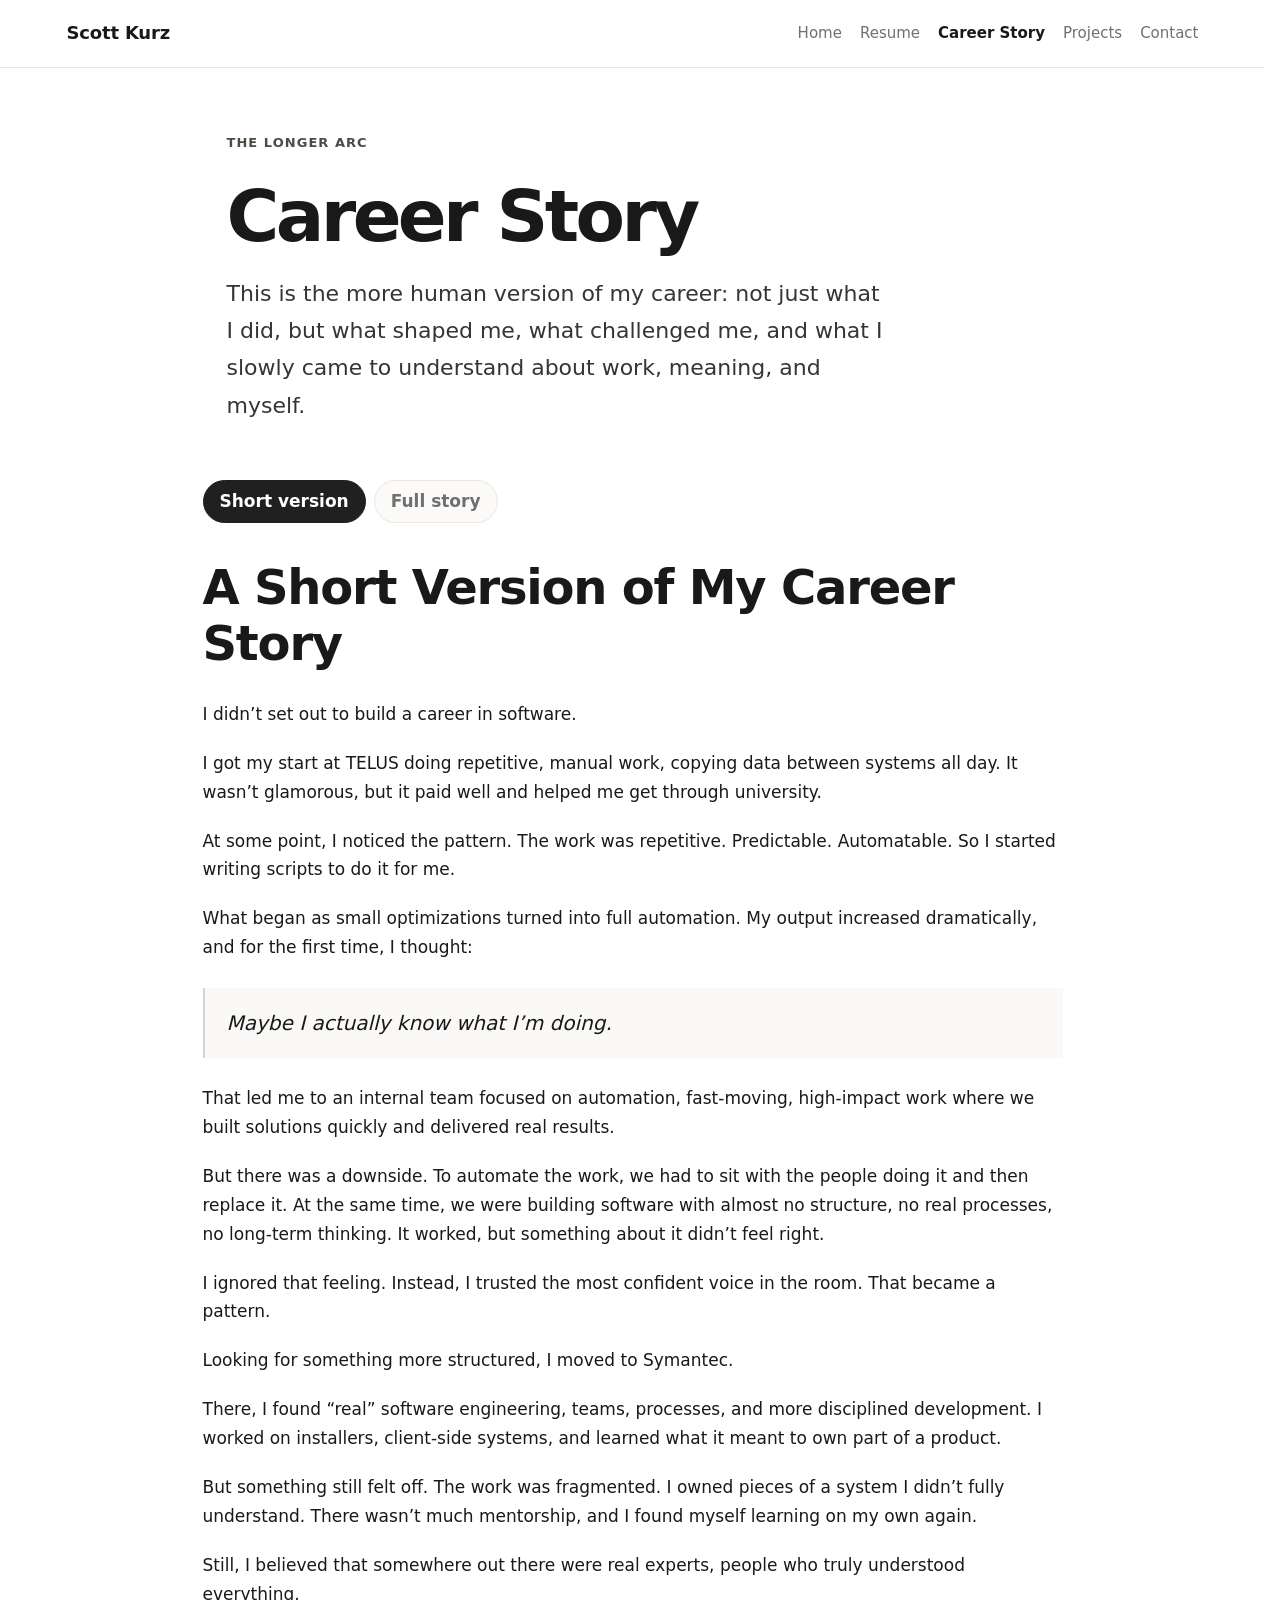
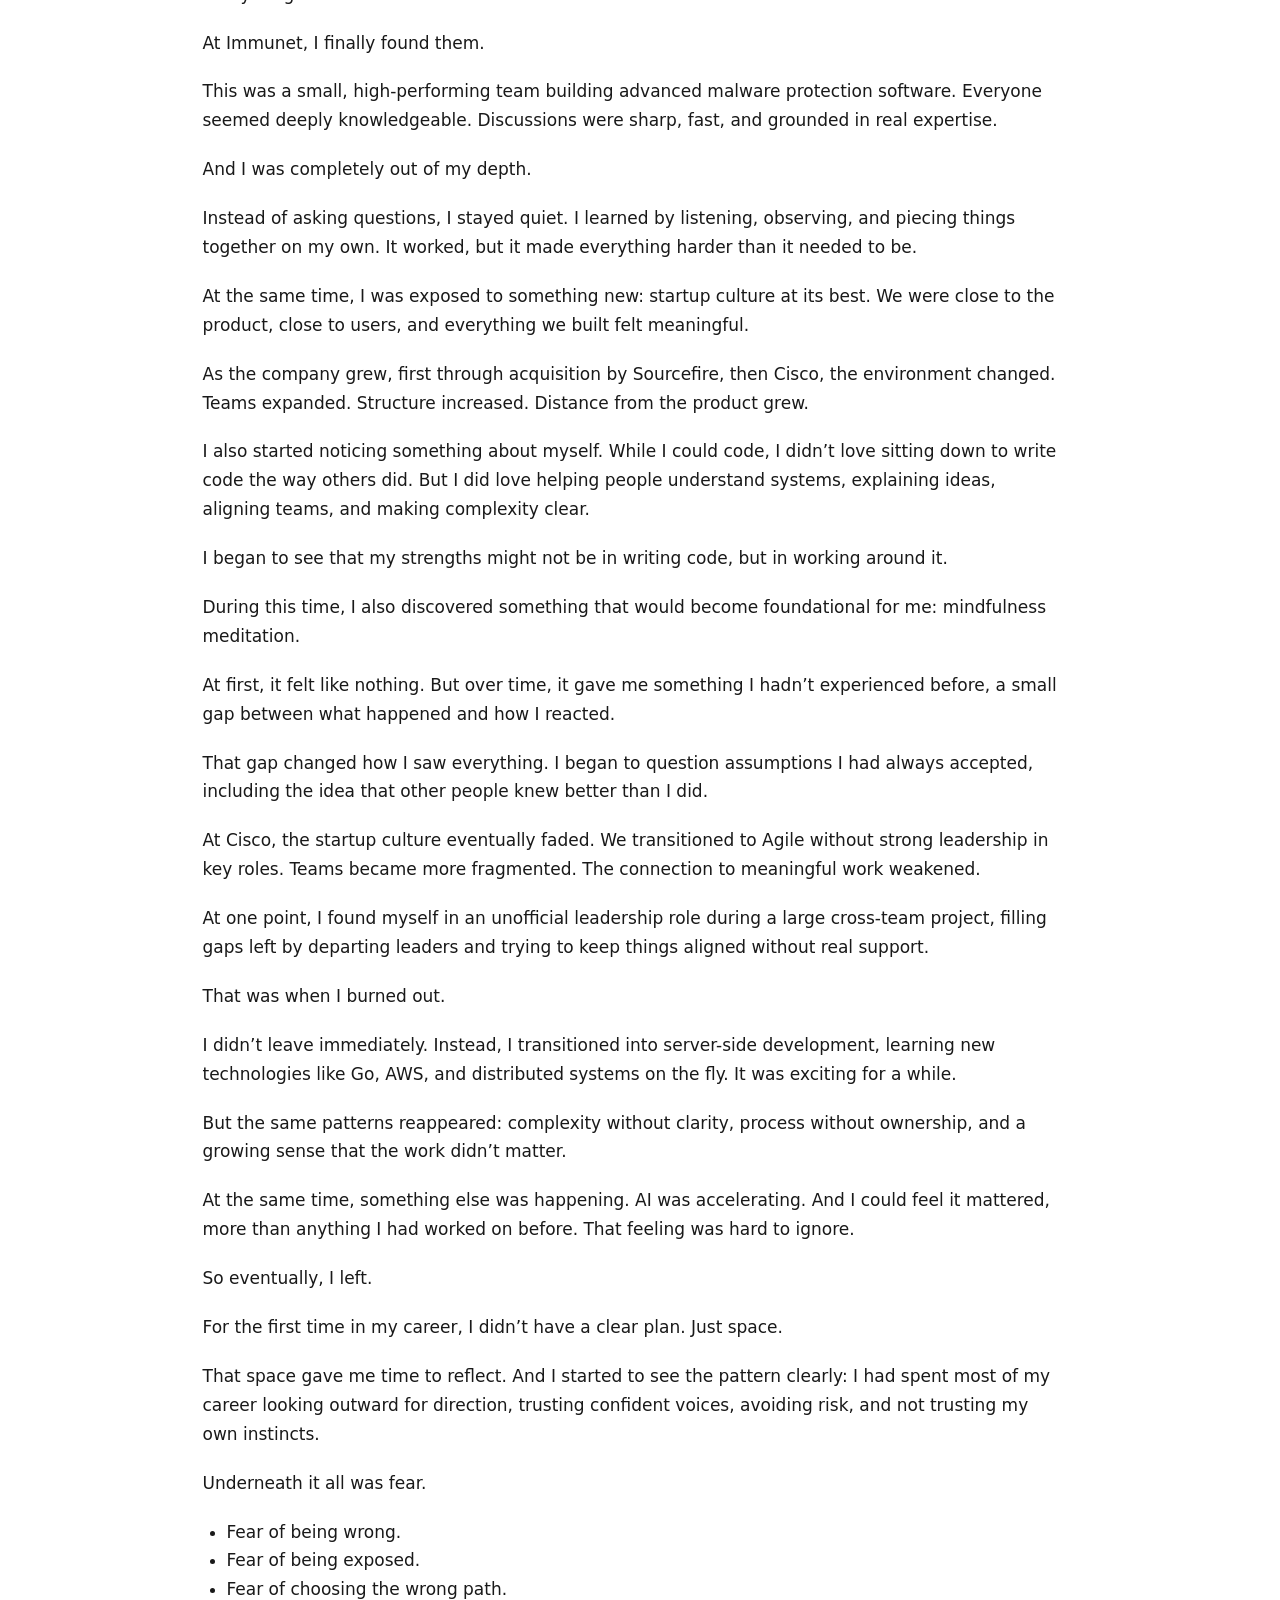
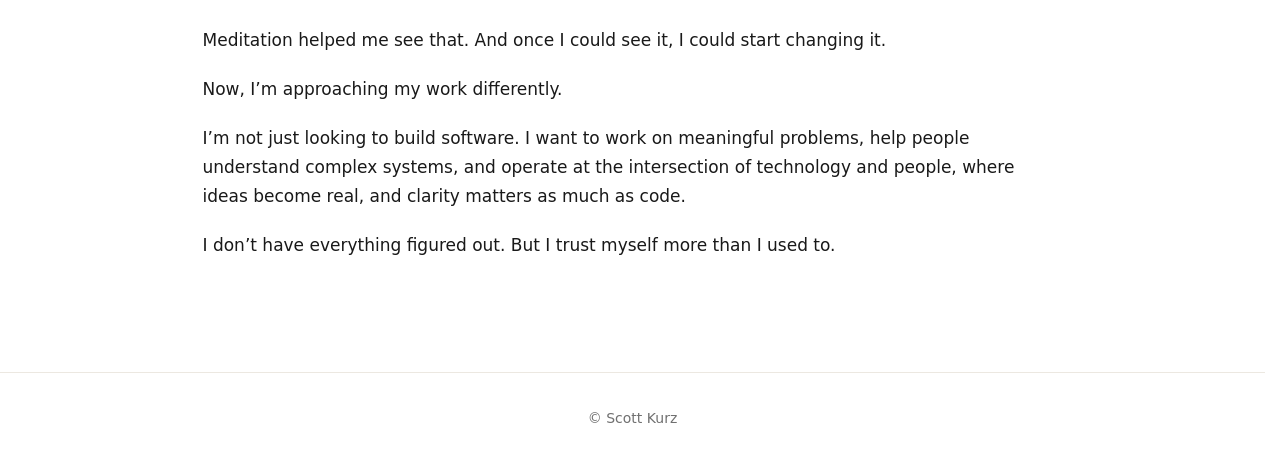
==== commit f17b5e1a: "Improve story navigation on smaller screens" ====
--- a/career-story.html
+++ b/career-story.html
@@ -38,7 +38,7 @@
 
 <main class="career-story-page with-tabs">
   <div id="story-layout" class="story-layout">
-    <aside class="story-nav"><h3><a href="career-story.html?tab=full">Series Intro</a></h3><a class="" href="story/part1.html">Part 1 — TELUS</a>
+    <aside class="story-nav"><a class="story-nav-intro active" href="career-story.html?tab=full">Intro</a><a class="" href="story/part1.html">Part 1 — TELUS</a>
 <a class="" href="story/part2.html">Part 2 — Symantec</a>
 <a class="" href="story/part3.html">Part 3 — Immunet</a>
 <a class="" href="story/part4.html">Part 4 — Sourcefire</a>
@@ -114,6 +114,52 @@
 const buttons = document.querySelectorAll('.tab-button');
 const panels = document.querySelectorAll('.tab-panel');
 const layout = document.getElementById('story-layout');
+const storyNavQuery = window.matchMedia('(max-width: 850px)');
+
+function setStoryNavCollapsed(nav, toggle, collapsed) {
+  nav.classList.toggle('is-collapsed', collapsed);
+  toggle.setAttribute('aria-expanded', String(!collapsed));
+  toggle.setAttribute('aria-label', collapsed ? 'Expand series navigation' : 'Collapse series navigation');
+}
+
+function setupStoryNav() {
+  document.querySelectorAll('.story-nav').forEach(nav => {
+    if (nav.dataset.enhanced === 'true') return;
+    nav.dataset.enhanced = 'true';
+
+    const toggle = document.createElement('button');
+    toggle.type = 'button';
+    toggle.className = 'story-nav-toggle';
+    toggle.innerHTML = '<span class="story-nav-toggle-label">Chapters</span><span class="story-nav-toggle-icon" aria-hidden="true"><span></span><span></span><span></span></span>';
+
+    const inner = document.createElement('div');
+    inner.className = 'story-nav-inner';
+    while (nav.firstChild) {
+      inner.appendChild(nav.firstChild);
+    }
+
+    nav.appendChild(toggle);
+    nav.appendChild(inner);
+
+    setStoryNavCollapsed(nav, toggle, storyNavQuery.matches);
+
+    toggle.addEventListener('click', () => {
+      setStoryNavCollapsed(nav, toggle, !toggle.getAttribute('aria-expanded') || toggle.getAttribute('aria-expanded') === 'true');
+    });
+
+    const handleChange = event => {
+      setStoryNavCollapsed(nav, toggle, event.matches);
+    };
+
+    if (typeof storyNavQuery.addEventListener === 'function') {
+      storyNavQuery.addEventListener('change', handleChange);
+    } else {
+      storyNavQuery.addListener(handleChange);
+    }
+  });
+}
+
+setupStoryNav();
 
 function activateTab(tabName) {
   buttons.forEach(b => b.classList.remove('active'));
--- a/styles.css
+++ b/styles.css
@@ -12,6 +12,10 @@
 
 * { box-sizing: border-box; }
 
+html {
+  scrollbar-gutter: stable;
+}
+
 body {
   margin: 0;
   font-family: system-ui, -apple-system, BlinkMacSystemFont, "Segoe UI", sans-serif;
@@ -73,6 +77,7 @@
 }
 
 .eyebrow {
+  margin: 0 0 12px;
   font-family: system-ui, -apple-system, BlinkMacSystemFont, "Segoe UI", sans-serif;
   color: var(--accent);
   font-weight: 700;
@@ -147,7 +152,7 @@
 
 .home-main {
   max-width: 860px;
-  padding-top: 52px;
+  padding-top: 64px;
 }
 
 .home-hero-minimal {
@@ -306,25 +311,63 @@
   box-shadow: none;
 }
 
-.story-nav h3 {
-  font-family: system-ui, -apple-system, BlinkMacSystemFont, "Segoe UI", sans-serif;
-  font-size: 15px;
-  margin: 0 0 14px;
-}
-
-.story-nav h3 a {
-  color: var(--text);
-}
-
 .story-nav a {
   display: block;
   padding: 8px 0;
   color: var(--muted);
 }
 
+.story-nav-intro {
+  color: var(--muted);
+}
+
 .story-nav a.active {
   color: var(--text);
   font-weight: 700;
+}
+
+.story-nav-toggle {
+  display: none;
+  width: 100%;
+  align-items: center;
+  justify-content: space-between;
+  gap: 16px;
+  padding: 16px 18px;
+  border: 0;
+  background: transparent;
+  color: var(--text);
+  font: inherit;
+  text-align: left;
+  cursor: pointer;
+}
+
+.story-nav-toggle-label {
+  font-size: 15px;
+  font-weight: 700;
+}
+
+.story-nav-toggle-icon {
+  display: inline-flex;
+  flex-direction: column;
+  gap: 4px;
+  flex-shrink: 0;
+}
+
+.story-nav-toggle-icon span {
+  display: block;
+  width: 16px;
+  height: 1.5px;
+  border-radius: 999px;
+  background: var(--muted);
+}
+
+.story-nav-toggle:focus-visible {
+  outline: 2px solid #b9b2a8;
+  outline-offset: -2px;
+}
+
+.story-nav-inner {
+  display: block;
 }
 
 .story-main {
@@ -554,12 +597,23 @@
   }
   .story-nav {
     position: static;
-    border-right: 0;
-    border-bottom: 0;
-    border-left: 0;
     padding: 0;
     margin-bottom: 28px;
-    background: transparent;
+    background: #fafaf8;
+    border: 1px solid var(--border);
+    border-radius: 22px;
+    overflow: hidden;
+  }
+  .story-nav-toggle {
+    display: flex;
+  }
+  .story-nav-inner {
+    padding: 14px 18px 14px;
+    border-top: 1px solid var(--border);
+    background: #fafaf8;
+  }
+  .story-nav.is-collapsed .story-nav-inner {
+    display: none;
   }
   .story-tabs-bar {
     padding: 32px 20px 0;
